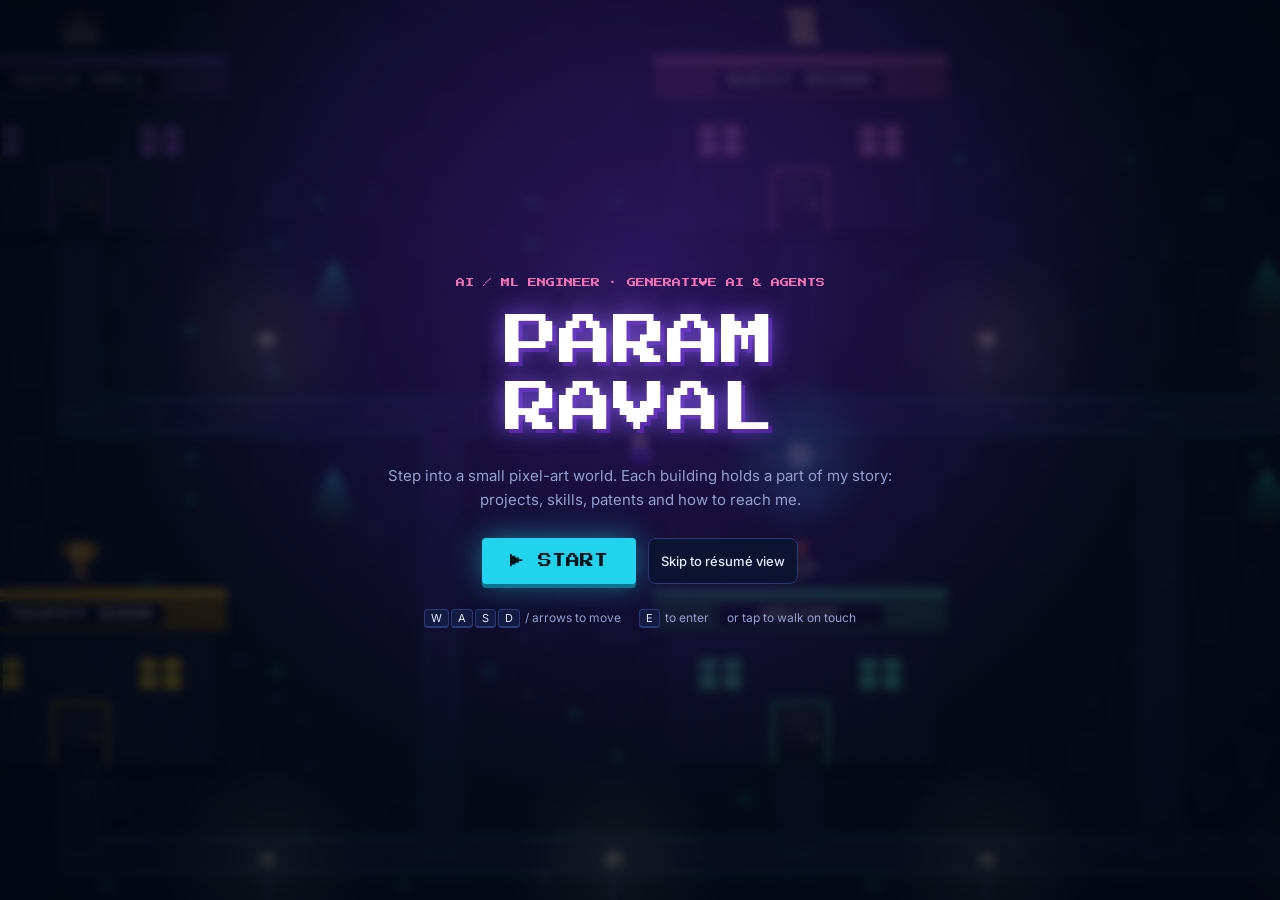
==== docs/index.html @ c799fea5 "Replace README with interactive pixel-art game portfolio (GitHub Pages) Co-Authored-By: Claude Sonne" ====
<!doctype html>
<html lang="en">
<head>
<meta charset="utf-8">
<meta name="viewport" content="width=device-width, initial-scale=1, viewport-fit=cover">
<title>Param Raval · Interactive Portfolio</title>
<meta name="description" content="Walk through a pixel-art world to explore Param Raval's projects, skills, patents and contact details. AI/ML engineer focused on Generative AI and agents.">
<meta name="theme-color" content="#070b18">
<meta property="og:title" content="Param Raval · Interactive Portfolio">
<meta property="og:description" content="An explorable pixel-art world: projects, skills, patents and contact. AI/ML engineer focused on Generative AI and agents.">
<meta property="og:type" content="website">
<link rel="preconnect" href="https://fonts.googleapis.com">
<link rel="preconnect" href="https://fonts.gstatic.com" crossorigin>
<link href="https://fonts.googleapis.com/css2?family=Inter:wght@400;500;600;700&family=Press+Start+2P&display=swap" rel="stylesheet">
<link rel="stylesheet" href="style.css">
</head>
<body>
<canvas id="game" tabindex="0" aria-label="Interactive pixel-art world. Use the Map or Résumé buttons for a text-based version."></canvas>
<div class="vignette" aria-hidden="true"></div>

<header id="hud" hidden>
  <div class="brand"><span class="px">PARAM RAVAL</span><small>Interactive Portfolio</small></div>
  <div class="xp" aria-label="Exploration progress">
    <div class="xp-top"><span id="lvl" class="px">LV 1 · NEWCOMER</span><span id="xpcount">0/6</span></div>
    <div class="xp-bar"><i id="xpfill"></i></div>
  </div>
  <div class="hud-btns">
    <button id="btn-map" type="button">☰ Map</button>
    <button id="btn-resume" type="button">📄 Résumé view</button>
    <button id="btn-sound" type="button" aria-pressed="true" title="Toggle sound">🔊</button>
  </div>
</header>

<div id="hint" aria-live="polite" hidden></div>
<button id="act" type="button" hidden>Enter ▸</button>
<div id="toast" role="status" aria-live="polite"></div>

<section id="intro">
  <div class="intro-card">
    <p class="px eyebrow">AI / ML ENGINEER · GENERATIVE AI &amp; AGENTS</p>
    <h1 class="px">PARAM<br>RAVAL</h1>
    <p class="sub">Step into a small pixel-art world. Each building holds a part of my story: projects, skills, patents and how to reach me.</p>
    <div class="intro-btns">
      <button id="btn-start" type="button" class="primary px">▶ START</button>
      <button id="btn-skip" type="button">Skip to résumé view</button>
    </div>
    <p class="keys"><span><kbd>W</kbd><kbd>A</kbd><kbd>S</kbd><kbd>D</kbd> / arrows to move</span><span><kbd>E</kbd> to enter</span><span>or tap to walk on touch</span></p>
  </div>
</section>

<aside id="panel" role="dialog" aria-modal="true" aria-labelledby="panel-title" hidden>
  <div class="panel-card">
    <div class="panel-head">
      <span id="panel-icon" aria-hidden="true"></span>
      <h2 id="panel-title" class="px"></h2>
      <button id="panel-close" type="button" aria-label="Close">✕</button>
    </div>
    <div id="panel-body"></div>
    <div class="panel-foot"><span id="panel-note"></span><button id="panel-back" type="button">Back to world <kbd>Esc</kbd></button></div>
  </div>
</aside>

<nav id="map" role="dialog" aria-modal="true" aria-label="Fast travel" hidden>
  <div class="panel-card small">
    <div class="panel-head"><h2 class="px">FAST TRAVEL</h2><button id="map-close" type="button" aria-label="Close">✕</button></div>
    <ul id="map-list"></ul>
    <p class="muted">Visited zones are marked ✔. Visit all six to complete the map.</p>
  </div>
</nav>

<noscript>
  <div style="position:fixed;inset:0;background:#070b18;color:#e6ebff;padding:32px;font-family:system-ui,sans-serif;overflow:auto;z-index:99">
    <h1>Param Raval</h1>
    <p>B.Tech Computer Science (AI &amp; ML), CMR Institute of Technology, Bengaluru · CGPA 9.28 · Two patents filed.</p>
    <p><a style="color:#22d3ee" href="https://github.com/Param031010">GitHub</a> ·
       <a style="color:#22d3ee" href="https://www.linkedin.com/in/paramraval">LinkedIn</a> ·
       <a style="color:#22d3ee" href="https://leetcode.com/Param_03">LeetCode</a> ·
       <a style="color:#22d3ee" href="mailto:paramraval2005@gmail.com">paramraval2005@gmail.com</a></p>
    <p>This page is an interactive game and needs JavaScript.</p>
  </div>
</noscript>

<script src="game.js"></script>
</body>
</html>
---- docs/style.css ----
:root {
  --bg: #070b18;
  --panel: #0d1430;
  --panel-2: #121b42;
  --line: #2a3a78;
  --text: #e6ebff;
  --muted: #93a0cf;
  --cyan: #22d3ee;
  --pink: #f472b6;
  --violet: #8b5cf6;
  --amber: #fbbf24;
  --green: #34d399;
  --accent: var(--cyan);
  --px: "Press Start 2P", ui-monospace, "Courier New", monospace;
  --ui: Inter, system-ui, -apple-system, "Segoe UI", sans-serif;
}

* { box-sizing: border-box; }
html, body { margin: 0; height: 100%; background: var(--bg); color: var(--text); font-family: var(--ui); overflow: hidden; -webkit-tap-highlight-color: transparent; }
.px { font-family: var(--px); letter-spacing: 0; font-weight: 400; }
kbd { font-family: var(--ui); font-size: 11px; padding: 1px 6px; border: 1px solid var(--line); border-bottom-width: 2px; border-radius: 4px; background: var(--panel-2); color: var(--text); }
button { font: inherit; color: inherit; cursor: pointer; }
a { color: var(--cyan); }

#game { position: fixed; inset: 0; width: 100%; height: 100%; display: block; outline: none; touch-action: none; image-rendering: pixelated; }
.vignette { position: fixed; inset: 0; pointer-events: none; background: radial-gradient(ellipse at center, transparent 55%, rgba(3, 5, 14, .75) 100%); }

/* HUD */
#hud { position: fixed; top: 0; left: 0; right: 0; display: flex; align-items: center; gap: 18px; padding: 12px 16px; background: linear-gradient(to bottom, rgba(7, 11, 24, .97) 55%, rgba(7, 11, 24, 0)); padding-bottom: 22px; z-index: 5; flex-wrap: wrap; }
#hud[hidden] { display: none; }
.brand { display: flex; flex-direction: column; gap: 4px; }
.brand .px { font-size: 11px; color: var(--cyan); text-shadow: 0 0 12px rgba(34, 211, 238, .6); }
.brand small { color: var(--muted); font-size: 11px; }
.xp { flex: 1; min-width: 150px; max-width: 320px; }
.xp-top { display: flex; justify-content: space-between; font-size: 10px; color: var(--muted); margin-bottom: 5px; }
.xp-top .px { font-size: 8px; color: var(--amber); }
.xp-bar { height: 10px; border: 2px solid var(--line); background: #060a1c; padding: 1px; }
.xp-bar i { display: block; height: 100%; width: 0; background: repeating-linear-gradient(90deg, var(--cyan) 0 6px, #0891b2 6px 8px); transition: width .5s ease; box-shadow: 0 0 10px var(--cyan); }
.hud-btns { display: flex; gap: 8px; margin-left: auto; }
.hud-btns button, .intro-btns button, #panel-back, #act { background: rgba(13, 20, 48, .9); border: 1px solid var(--line); border-radius: 8px; padding: 8px 12px; font-size: 13px; font-weight: 500; transition: border-color .15s, transform .15s, background .15s; }
.hud-btns button:hover, .intro-btns button:hover, #panel-back:hover { border-color: var(--cyan); background: var(--panel-2); }
.hud-btns button:focus-visible, button:focus-visible, a:focus-visible, #game:focus-visible { outline: 2px solid var(--cyan); outline-offset: 2px; }

#hint { position: fixed; left: 50%; bottom: calc(18px + env(safe-area-inset-bottom)); transform: translateX(-50%); background: rgba(7, 11, 24, .85); border: 1px solid var(--line); border-radius: 999px; padding: 8px 16px; font-size: 13px; color: var(--muted); white-space: nowrap; max-width: calc(100vw - 24px); overflow: hidden; text-overflow: ellipsis; z-index: 4; }
#hint[hidden] { display: none; }
#hint b { color: var(--text); }
#act { position: fixed; right: 18px; bottom: calc(70px + env(safe-area-inset-bottom)); z-index: 6; background: var(--accent); color: #04121a; border-color: transparent; font-weight: 700; padding: 14px 20px; border-radius: 12px; box-shadow: 0 0 24px color-mix(in srgb, var(--accent) 60%, transparent); animation: pulse 1.2s ease-in-out infinite; }
#act[hidden] { display: none; }
@keyframes pulse { 50% { transform: scale(1.06); } }

#toast { position: fixed; top: 76px; left: 50%; transform: translate(-50%, -20px); opacity: 0; pointer-events: none; z-index: 8; background: var(--panel); border: 2px solid var(--amber); border-radius: 10px; padding: 10px 18px; text-align: center; font-size: 13px; box-shadow: 0 0 30px rgba(251, 191, 36, .35); transition: opacity .3s, transform .3s; max-width: calc(100vw - 24px); }
#toast.show { opacity: 1; transform: translate(-50%, 0); }
#toast .px { display: block; font-size: 9px; color: var(--amber); margin-bottom: 6px; }

/* Intro */
#intro { position: fixed; inset: 0; z-index: 10; display: grid; place-items: center; padding: 20px; background: radial-gradient(ellipse at 50% 30%, rgba(109, 40, 217, .35), transparent 60%), rgba(5, 8, 20, .78); backdrop-filter: blur(5px); transition: opacity .5s; overflow: auto; }
#intro.hide { opacity: 0; pointer-events: none; }
.intro-card { max-width: 560px; text-align: center; }
.eyebrow { font-size: 9px; line-height: 1.7; color: var(--pink); margin: 0 0 18px; }
.intro-card h1 { font-size: clamp(30px, 8vw, 54px); line-height: 1.25; margin: 0 0 20px; color: #fff; text-shadow: 0 0 22px rgba(139, 92, 246, .9), 4px 4px 0 #4c1d95; }
.sub { color: var(--muted); line-height: 1.6; margin: 0 0 26px; font-size: 15px; }
.intro-btns { display: flex; gap: 12px; justify-content: center; flex-wrap: wrap; }
.intro-btns .primary { background: var(--cyan); color: #04121a; border: none; padding: 16px 28px; font-size: 14px; border-radius: 4px; box-shadow: 0 4px 0 #0e7490, 0 0 30px rgba(34, 211, 238, .5); animation: blink 1.6s steps(2, end) infinite; }
.intro-btns .primary:hover { background: #67e8f9; }
@keyframes blink { 50% { box-shadow: 0 4px 0 #0e7490, 0 0 10px rgba(34, 211, 238, .3); } }
.keys { display: flex; gap: 8px 18px; justify-content: center; flex-wrap: wrap; color: var(--muted); font-size: 12px; margin: 26px 0 0; }
.keys kbd { margin-right: 2px; }

/* Panels */
#panel, #map { position: fixed; inset: 0; z-index: 12; display: grid; grid-template-columns: minmax(0, 1fr); place-items: center; padding: 16px; background: rgba(3, 5, 14, .7); backdrop-filter: blur(3px); animation: fade .2s ease; }
#panel[hidden], #map[hidden] { display: none; }
@keyframes fade { from { opacity: 0; } }
.panel-card { min-width: 0; width: min(760px, 100%); max-height: min(86vh, 860px); display: flex; flex-direction: column; background: var(--panel); border: 2px solid var(--accent); border-radius: 6px; box-shadow: 0 0 0 4px var(--bg), 0 0 0 6px color-mix(in srgb, var(--accent) 50%, transparent), 0 24px 70px rgba(0, 0, 0, .65), 0 0 60px color-mix(in srgb, var(--accent) 22%, transparent); animation: rise .25s ease; }
.panel-card.small { width: min(460px, 100%); }
@keyframes rise { from { transform: translateY(14px); opacity: 0; } }
.panel-head { display: flex; align-items: center; gap: 12px; padding: 16px 18px; border-bottom: 1px solid var(--line); background: linear-gradient(to right, color-mix(in srgb, var(--accent) 16%, transparent), transparent); }
#panel-icon { font-size: 22px; }
.panel-head h2 { font-size: 12px; line-height: 1.5; margin: 0; color: var(--accent); flex: 1; }
.panel-head button { background: none; border: 1px solid var(--line); border-radius: 6px; width: 32px; height: 32px; }
.panel-head button:hover { border-color: var(--accent); }
#panel-body { padding: 20px 22px; overflow-y: auto; overflow-wrap: anywhere; line-height: 1.65; font-size: 15px; }
.panel-foot { display: flex; justify-content: space-between; align-items: center; gap: 12px; padding: 12px 18px; border-top: 1px solid var(--line); color: var(--muted); font-size: 12px; }

#panel-body h3 { font-size: 16px; margin: 0 0 4px; }
#panel-body h4 { font-family: var(--px); font-size: 10px; color: var(--accent); margin: 24px 0 12px; font-weight: 400; }
#panel-body p { margin: 0 0 12px; color: #cdd5f5; }
#panel-body .lead { font-size: 17px; color: var(--text); }
.facts { display: grid; grid-template-columns: repeat(auto-fit, minmax(150px, 1fr)); gap: 10px; margin: 18px 0 6px; }
.fact { background: var(--panel-2); border: 1px solid var(--line); border-radius: 8px; padding: 10px 12px; }
.fact span { display: block; font-size: 11px; color: var(--muted); text-transform: uppercase; letter-spacing: .06em; }
.fact b { font-size: 15px; }
.cards { display: grid; gap: 12px; grid-template-columns: repeat(auto-fit, minmax(260px, 1fr)); }
.card { background: var(--panel-2); border: 1px solid var(--line); border-left: 3px solid var(--accent); border-radius: 8px; padding: 14px 16px; }
.card p { font-size: 14px; margin: 6px 0 10px; }
.card .meta { display: flex; justify-content: space-between; align-items: center; gap: 8px; flex-wrap: wrap; }
.stars { color: var(--amber); letter-spacing: 2px; font-size: 12px; }
.tags { display: flex; flex-wrap: wrap; gap: 6px; }
.tag { font-size: 11px; padding: 3px 9px; border-radius: 999px; background: rgba(139, 92, 246, .16); border: 1px solid rgba(139, 92, 246, .45); color: #c4b5fd; }
.btnrow { display: flex; gap: 10px; flex-wrap: wrap; margin-top: 8px; }
.btn { display: inline-flex; align-items: center; gap: 8px; padding: 10px 16px; border-radius: 8px; border: 1px solid var(--line); background: var(--panel-2); color: var(--text); text-decoration: none; font-weight: 600; font-size: 14px; transition: .15s; }
.btn:hover { border-color: var(--accent); transform: translateY(-1px); box-shadow: 0 6px 18px rgba(0, 0, 0, .35); }
.btn.main { background: var(--accent); color: #04121a; border-color: transparent; }
.ach { display: grid; gap: 10px; }
.ach li, .list li { list-style: none; }
.ach, .list { padding: 0; margin: 0; }
.ach li { display: flex; gap: 14px; align-items: flex-start; background: var(--panel-2); border: 1px solid var(--line); border-radius: 8px; padding: 12px 14px; }
.ach .ico { font-size: 24px; line-height: 1; }
.ach b { display: block; }
.ach span { color: var(--muted); font-size: 13px; }
.statimgs { display: grid; gap: 12px; margin: 12px 0; }
.statimgs img { max-width: 100%; border-radius: 8px; border: 1px solid var(--line); background: var(--panel-2); }
.sec-sep { border: 0; border-top: 1px dashed var(--line); margin: 28px 0 8px; }
.muted { color: var(--muted); font-size: 13px; }

#map-list { list-style: none; margin: 0; padding: 12px 14px 0; display: grid; gap: 8px; }
#map-list button { width: 100%; display: flex; gap: 12px; align-items: center; padding: 12px 14px; border-radius: 8px; background: var(--panel-2); border: 1px solid var(--line); text-align: left; font-size: 14px; font-weight: 500; }
#map-list button:hover { border-color: var(--cyan); }
#map-list .check { margin-left: auto; color: var(--green); }
#map .muted { padding: 10px 18px 16px; margin: 0; }

@media (max-width: 640px) {
  #hud { padding: 10px 12px; gap: 10px; }
  .brand small { display: none; }
  .hud-btns button { padding: 7px 10px; font-size: 12px; }
  #panel, #map { padding: 0; place-items: end center; }
  .panel-card { max-height: 90vh; border-radius: 14px 14px 0 0; }
  #panel-body { padding: 16px; font-size: 14px; }
  #hint { font-size: 12px; }
}
@media (prefers-reduced-motion: reduce) {
  *, *::before, *::after { animation: none !important; transition: none !important; }
}
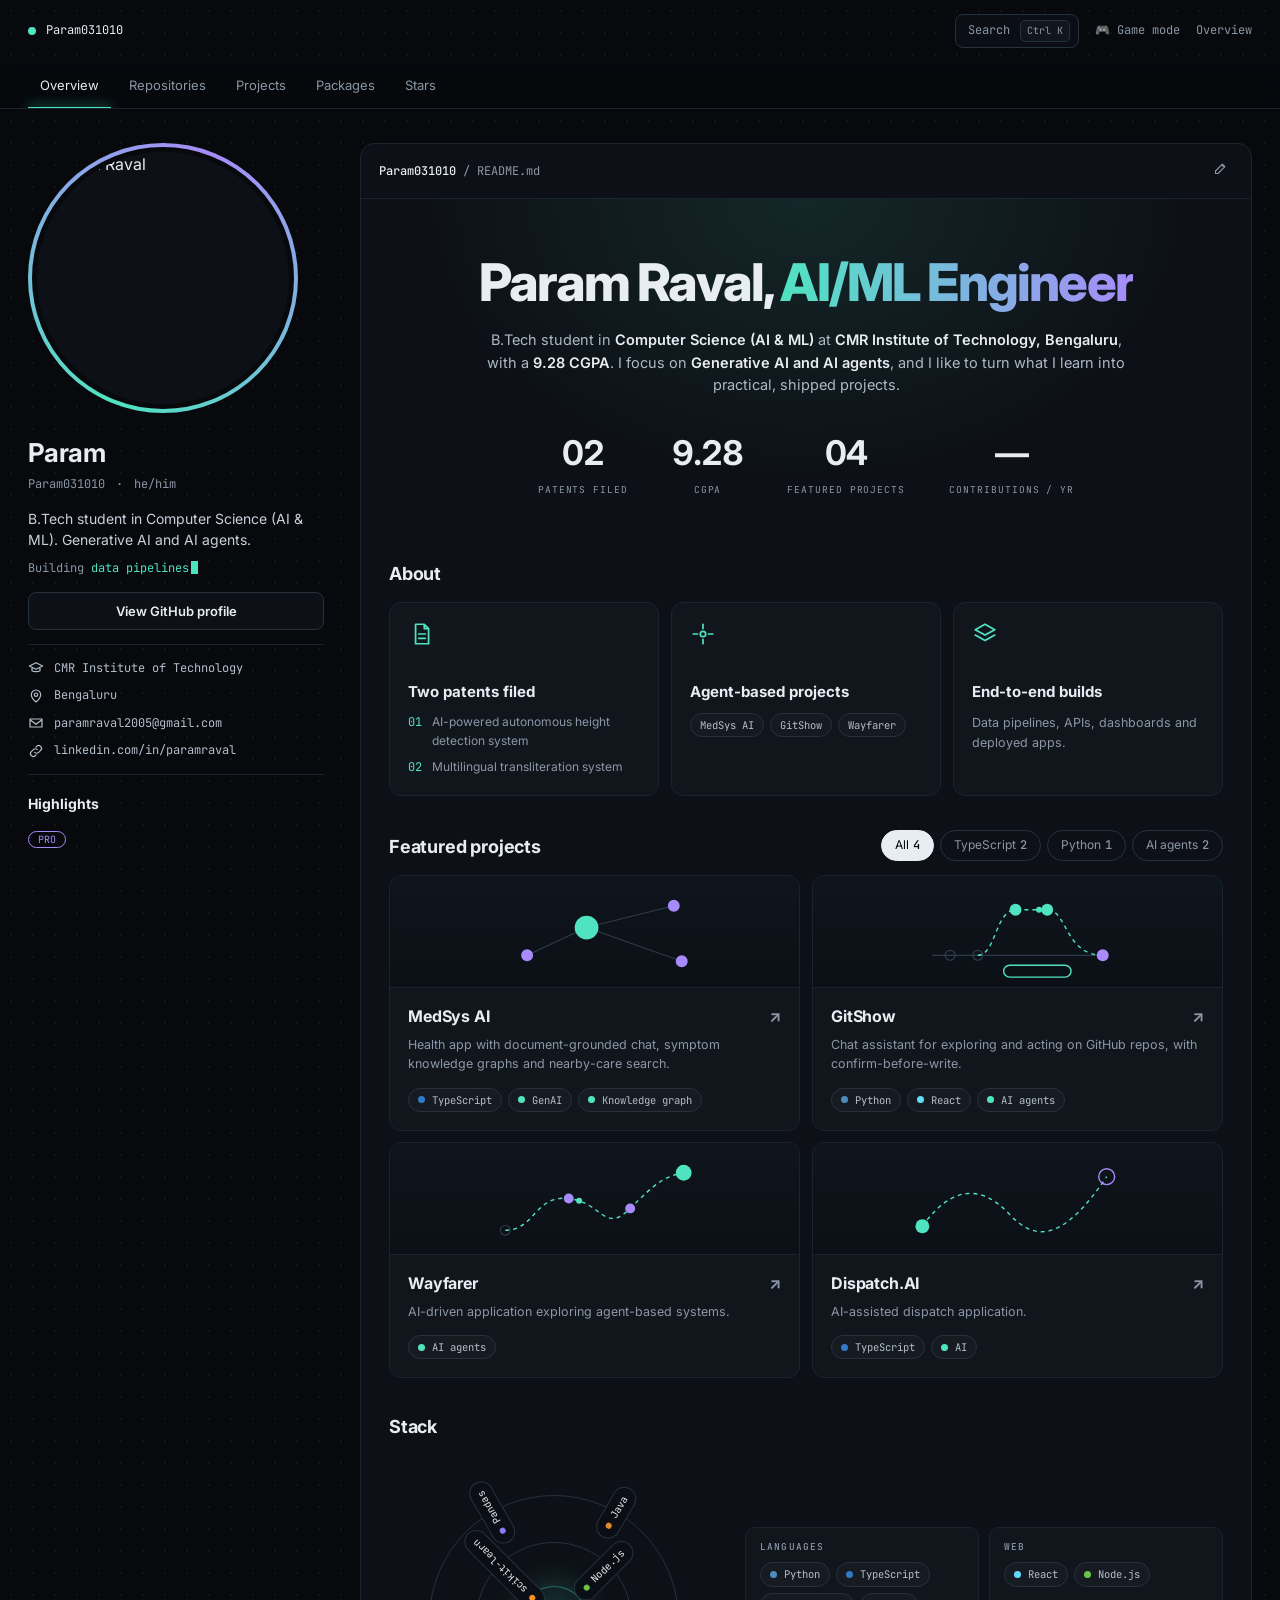
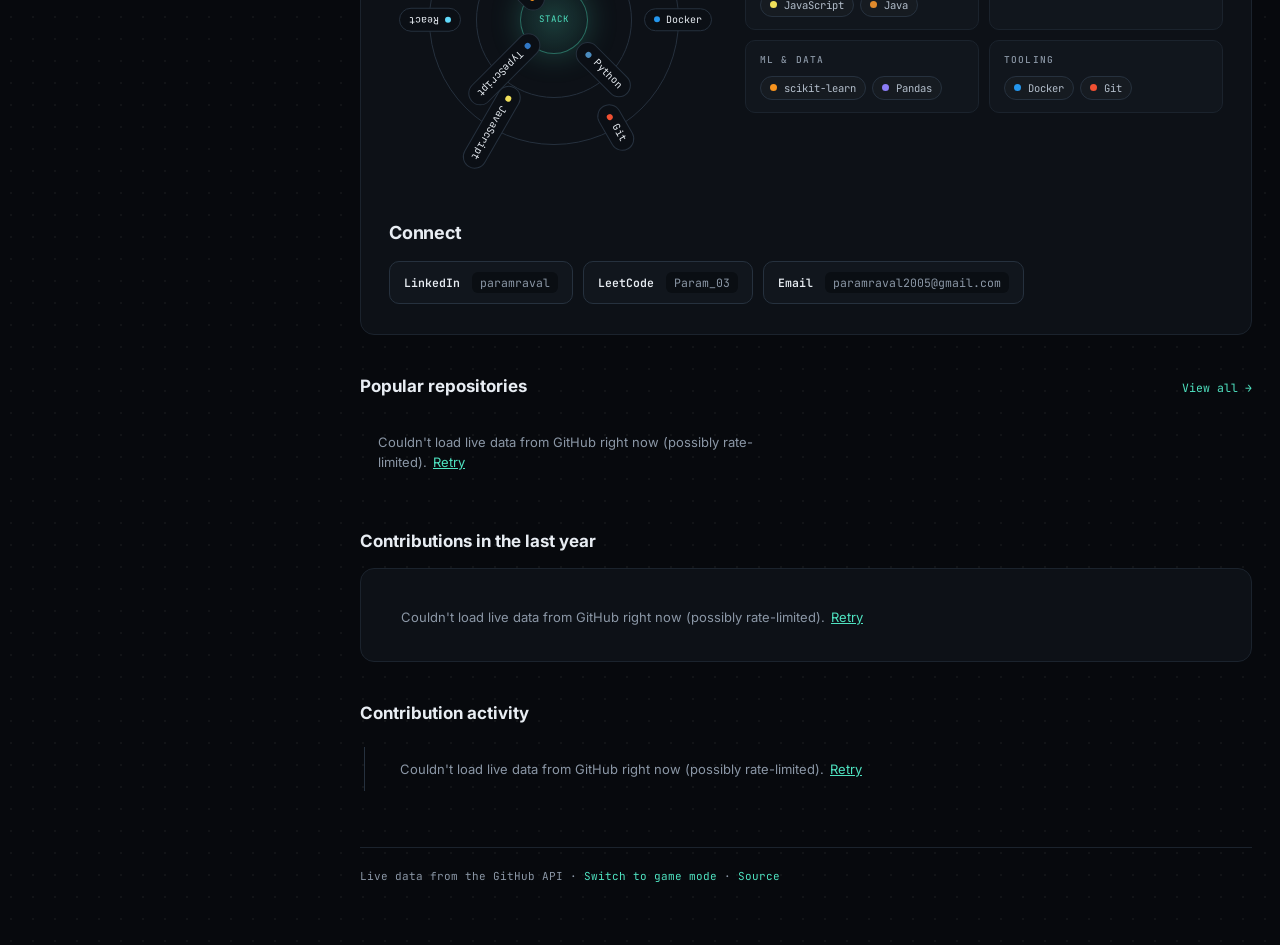
==== commit 9d760a08: "Rebuild portfolio as dark interactive overview with live GitHub data; move game to /game Co-Authored" ====
--- a/docs/index.html
+++ b/docs/index.html
@@ -3,83 +3,196 @@
 <head>
 <meta charset="utf-8">
 <meta name="viewport" content="width=device-width, initial-scale=1, viewport-fit=cover">
-<title>Param Raval · Interactive Portfolio</title>
-<meta name="description" content="Walk through a pixel-art world to explore Param Raval's projects, skills, patents and contact details. AI/ML engineer focused on Generative AI and agents.">
-<meta name="theme-color" content="#070b18">
-<meta property="og:title" content="Param Raval · Interactive Portfolio">
-<meta property="og:description" content="An explorable pixel-art world: projects, skills, patents and contact. AI/ML engineer focused on Generative AI and agents.">
+<title>Param Raval · AI/ML Engineer</title>
+<meta name="description" content="Param Raval, AI/ML engineer focused on Generative AI and agents. B.Tech CSE (AI & ML), 9.28 CGPA, two patents filed. Projects, stack, live GitHub activity.">
+<meta name="theme-color" content="#07090d">
+<meta property="og:title" content="Param Raval · AI/ML Engineer">
+<meta property="og:description" content="Generative AI and agents. Two patents filed. Live projects, stack and GitHub activity.">
 <meta property="og:type" content="website">
 <link rel="preconnect" href="https://fonts.googleapis.com">
 <link rel="preconnect" href="https://fonts.gstatic.com" crossorigin>
-<link href="https://fonts.googleapis.com/css2?family=Inter:wght@400;500;600;700&family=Press+Start+2P&display=swap" rel="stylesheet">
-<link rel="stylesheet" href="style.css">
+<link href="https://fonts.googleapis.com/css2?family=Inter:wght@400;500;600;700;800&family=JetBrains+Mono:wght@400;500;600&display=swap" rel="stylesheet">
+<link rel="stylesheet" href="app.css">
 </head>
 <body>
-<canvas id="game" tabindex="0" aria-label="Interactive pixel-art world. Use the Map or Résumé buttons for a text-based version."></canvas>
-<div class="vignette" aria-hidden="true"></div>
 
-<header id="hud" hidden>
-  <div class="brand"><span class="px">PARAM RAVAL</span><small>Interactive Portfolio</small></div>
-  <div class="xp" aria-label="Exploration progress">
-    <div class="xp-top"><span id="lvl" class="px">LV 1 · NEWCOMER</span><span id="xpcount">0/6</span></div>
-    <div class="xp-bar"><i id="xpfill"></i></div>
-  </div>
-  <div class="hud-btns">
-    <button id="btn-map" type="button">☰ Map</button>
-    <button id="btn-resume" type="button">📄 Résumé view</button>
-    <button id="btn-sound" type="button" aria-pressed="true" title="Toggle sound">🔊</button>
+<header class="topbar">
+  <a class="who" href="#/overview"><i class="live-dot"></i><span>Param031010</span></a>
+  <div class="top-right">
+    <button id="open-palette" class="kbtn" type="button" aria-label="Open command palette"><span>Search</span><kbd>Ctrl K</kbd></button>
+    <a class="gamelink" href="game/">🎮 Game mode</a>
+    <span id="crumb" class="crumb">Overview</span>
   </div>
 </header>
 
-<div id="hint" aria-live="polite" hidden></div>
-<button id="act" type="button" hidden>Enter ▸</button>
-<div id="toast" role="status" aria-live="polite"></div>
-
-<section id="intro">
-  <div class="intro-card">
-    <p class="px eyebrow">AI / ML ENGINEER · GENERATIVE AI &amp; AGENTS</p>
-    <h1 class="px">PARAM<br>RAVAL</h1>
-    <p class="sub">Step into a small pixel-art world. Each building holds a part of my story: projects, skills, patents and how to reach me.</p>
-    <div class="intro-btns">
-      <button id="btn-start" type="button" class="primary px">▶ START</button>
-      <button id="btn-skip" type="button">Skip to résumé view</button>
-    </div>
-    <p class="keys"><span><kbd>W</kbd><kbd>A</kbd><kbd>S</kbd><kbd>D</kbd> / arrows to move</span><span><kbd>E</kbd> to enter</span><span>or tap to walk on touch</span></p>
-  </div>
-</section>
-
-<aside id="panel" role="dialog" aria-modal="true" aria-labelledby="panel-title" hidden>
-  <div class="panel-card">
-    <div class="panel-head">
-      <span id="panel-icon" aria-hidden="true"></span>
-      <h2 id="panel-title" class="px"></h2>
-      <button id="panel-close" type="button" aria-label="Close">✕</button>
-    </div>
-    <div id="panel-body"></div>
-    <div class="panel-foot"><span id="panel-note"></span><button id="panel-back" type="button">Back to world <kbd>Esc</kbd></button></div>
-  </div>
-</aside>
-
-<nav id="map" role="dialog" aria-modal="true" aria-label="Fast travel" hidden>
-  <div class="panel-card small">
-    <div class="panel-head"><h2 class="px">FAST TRAVEL</h2><button id="map-close" type="button" aria-label="Close">✕</button></div>
-    <ul id="map-list"></ul>
-    <p class="muted">Visited zones are marked ✔. Visit all six to complete the map.</p>
-  </div>
+<nav class="tabs" id="tabs" aria-label="Profile sections">
+  <a href="#/overview" data-tab="overview">Overview</a>
+  <a href="#/repositories" data-tab="repositories">Repositories <b id="n-repos" class="count"></b></a>
+  <a href="#/projects" data-tab="projects">Projects</a>
+  <a href="#/packages" data-tab="packages">Packages</a>
+  <a href="#/stars" data-tab="stars">Stars</a>
+  <i class="tab-ink" id="tab-ink"></i>
 </nav>
 
-<noscript>
-  <div style="position:fixed;inset:0;background:#070b18;color:#e6ebff;padding:32px;font-family:system-ui,sans-serif;overflow:auto;z-index:99">
-    <h1>Param Raval</h1>
-    <p>B.Tech Computer Science (AI &amp; ML), CMR Institute of Technology, Bengaluru · CGPA 9.28 · Two patents filed.</p>
-    <p><a style="color:#22d3ee" href="https://github.com/Param031010">GitHub</a> ·
-       <a style="color:#22d3ee" href="https://www.linkedin.com/in/paramraval">LinkedIn</a> ·
-       <a style="color:#22d3ee" href="https://leetcode.com/Param_03">LeetCode</a> ·
-       <a style="color:#22d3ee" href="mailto:paramraval2005@gmail.com">paramraval2005@gmail.com</a></p>
-    <p>This page is an interactive game and needs JavaScript.</p>
+<div class="shell">
+  <!-- ============ SIDEBAR ============ -->
+  <aside class="side">
+    <div class="avatar-wrap">
+      <div class="avatar-ring"><img id="avatar" src="https://github.com/Param031010.png?size=400" alt="Param Raval" width="200" height="200"></div>
+    </div>
+    <h1 class="name">Param</h1>
+    <p class="handle">Param031010 <span>·</span> he/him</p>
+    <p class="bio">B.Tech student in Computer Science (AI &amp; ML). Generative AI and AI agents.</p>
+    <p class="typer" aria-live="off">Building <span id="typer"></span><i class="caret"></i></p>
+    <a class="btn-edit" href="https://github.com/Param031010" target="_blank" rel="noopener">View GitHub profile</a>
+    <p class="follow" id="follow"><span class="skel w60"></span></p>
+    <ul class="info">
+      <li><svg class="ic" width="16" height="16" viewBox="0 0 24 24" fill="none" stroke="currentColor" stroke-width="1.8" stroke-linecap="round" stroke-linejoin="round"><path d="M2 9l10-5 10 5-10 5z M6 11v5c3 2 9 2 12 0v-5"/></svg>CMR Institute of Technology</li>
+      <li><svg class="ic" width="16" height="16" viewBox="0 0 24 24" fill="none" stroke="currentColor" stroke-width="1.8" stroke-linecap="round" stroke-linejoin="round"><path d="M12 21s7-6 7-11a7 7 0 1 0-14 0c0 5 7 11 7 11z"/><circle cx="12" cy="10" r="2.5"/></svg>Bengaluru</li>
+      <li><button type="button" class="copy" data-copy="paramraval2005@gmail.com" title="Click to copy"><svg class="ic" width="16" height="16" viewBox="0 0 24 24" fill="none" stroke="currentColor" stroke-width="1.8" stroke-linecap="round" stroke-linejoin="round"><path d="M3 6h18v12H3z M3 7l9 7 9-7"/></svg>paramraval2005@gmail.com</button></li>
+      <li><a href="https://www.linkedin.com/in/paramraval" target="_blank" rel="noopener"><svg class="ic" width="16" height="16" viewBox="0 0 24 24" fill="none" stroke="currentColor" stroke-width="1.8" stroke-linecap="round" stroke-linejoin="round"><path d="M10 14a4 4 0 0 0 6 0l3-3a4 4 0 0 0-6-6l-1 1 M14 10a4 4 0 0 0-6 0l-3 3a4 4 0 0 0 6 6l1-1"/></svg>linkedin.com/in/paramraval</a></li>
+    </ul>
+    <h2 class="side-h">Highlights</h2>
+    <span class="pill-pro">PRO</span>
+  </aside>
+
+  <!-- ============ MAIN ============ -->
+  <main class="main" id="main">
+
+    <!-- OVERVIEW -->
+    <section data-view="overview">
+      <article class="card readme reveal">
+        <div class="card-head">
+          <span class="mono"><b>Param031010</b> / README.md</span>
+          <a class="icon-btn" href="https://github.com/Param031010/Param031010" target="_blank" rel="noopener" aria-label="Open profile repository">
+            <svg class="ic" width="15" height="15" viewBox="0 0 24 24" fill="none" stroke="currentColor" stroke-width="1.8" stroke-linecap="round" stroke-linejoin="round"><path d="M4 20h4L19 9l-4-4L4 16z M14 6l4 4"/></svg>
+          </a>
+        </div>
+
+        <div class="hero">
+          <h2 class="hero-title">Param Raval, <span>AI/ML Engineer</span></h2>
+          <p class="hero-sub">B.Tech student in <b>Computer Science (AI &amp; ML)</b> at <b>CMR Institute of Technology, Bengaluru</b>, with a <b>9.28 CGPA</b>. I focus on <b>Generative AI and AI agents</b>, and I like to turn what I learn into practical, shipped projects.</p>
+          <dl class="stats">
+            <div><dt class="mono">PATENTS FILED</dt><dd data-count="2" data-pad="2">02</dd></div>
+            <div><dt class="mono">CGPA</dt><dd data-count="9.28" data-dec="2">9.28</dd></div>
+            <div><dt class="mono">FEATURED PROJECTS</dt><dd data-count="4" data-pad="2">04</dd></div>
+            <div><dt class="mono">CONTRIBUTIONS / YR</dt><dd id="stat-contrib" data-count="0" data-pad="2">··</dd></div>
+          </dl>
+        </div>
+
+        <h3 class="sec">About</h3>
+        <div class="about-grid">
+          <div class="about-card spot" tabindex="0">
+            <svg class="ic big" width="26" height="26" viewBox="0 0 24 24" fill="none" stroke="currentColor" stroke-width="1.6" stroke-linecap="round" stroke-linejoin="round"><path d="M7 3h8l4 4v14H7z M15 3v4h4 M10 12h6M10 16h6"/></svg>
+            <h4>Two patents filed</h4>
+            <ol class="plist">
+              <li><span class="mono">01</span>AI-powered autonomous height detection system</li>
+              <li><span class="mono">02</span>Multilingual transliteration system</li>
+            </ol>
+          </div>
+          <div class="about-card spot" tabindex="0">
+            <svg class="ic big" width="26" height="26" viewBox="0 0 24 24" fill="none" stroke="currentColor" stroke-width="1.6" stroke-linecap="round" stroke-linejoin="round"><circle cx="12" cy="12" r="2.5"/><path d="M12 3v4M12 17v4M3 12h4M17 12h4"/></svg>
+            <h4>Agent-based projects</h4>
+            <div class="chips"><button class="chip jump" data-project="medsys" type="button">MedSys AI</button><button class="chip jump" data-project="gitshow" type="button">GitShow</button><button class="chip jump" data-project="wayfarer" type="button">Wayfarer</button></div>
+          </div>
+          <div class="about-card spot" tabindex="0">
+            <svg class="ic big" width="26" height="26" viewBox="0 0 24 24" fill="none" stroke="currentColor" stroke-width="1.6" stroke-linecap="round" stroke-linejoin="round"><path d="M12 3l9 5-9 5-9-5z M3 13l9 5 9-5"/></svg>
+            <h4>End-to-end builds</h4>
+            <p>Data pipelines, APIs, dashboards and deployed apps.</p>
+          </div>
+        </div>
+
+        <div class="sec-row"><h3 class="sec">Featured projects</h3><div class="pills" id="proj-pills" role="tablist" aria-label="Filter projects"></div></div>
+        <div class="proj-grid" id="proj-grid"></div>
+
+        <h3 class="sec">Stack</h3>
+        <div class="stack">
+          <div class="orbit-wrap"><div class="orbit" id="orbit" aria-hidden="true"></div></div>
+          <div class="skill-cols" id="skills"></div>
+        </div>
+
+        <h3 class="sec">Connect</h3>
+        <div class="connect">
+          <a class="cchip" href="https://www.linkedin.com/in/paramraval" target="_blank" rel="noopener"><b class="mono">LinkedIn</b><span class="mono">paramraval</span></a>
+          <a class="cchip" href="https://leetcode.com/Param_03" target="_blank" rel="noopener"><b class="mono">LeetCode</b><span class="mono">Param_03</span></a>
+          <button class="cchip copy" data-copy="paramraval2005@gmail.com" type="button"><b class="mono">Email</b><span class="mono">paramraval2005@gmail.com</span></button>
+        </div>
+      </article>
+
+      <div class="head-row reveal"><h3>Popular repositories</h3><a class="link-mono" href="#/repositories">View all →</a></div>
+      <div class="repo-grid" id="pop-repos"></div>
+
+      <div class="head-row reveal"><h3 id="contrib-title">Contributions in the last year</h3></div>
+      <div class="card heat reveal" id="heat"><div class="skel block"></div></div>
+
+      <div class="head-row reveal"><h3>Contribution activity</h3></div>
+      <div class="timeline reveal" id="activity"><div class="skel block"></div></div>
+    </section>
+
+    <!-- REPOSITORIES -->
+    <section data-view="repositories" hidden>
+      <div class="head-row"><h3>Repositories</h3><span class="mono muted" id="repo-count"></span></div>
+      <div class="toolbar">
+        <label class="search"><svg class="ic" width="16" height="16" viewBox="0 0 24 24" fill="none" stroke="currentColor" stroke-width="1.8" stroke-linecap="round"><path d="M11 4a7 7 0 1 0 0 14 7 7 0 0 0 0-14z M21 21l-5-5"/></svg><input id="repo-q" type="search" placeholder="Find a repository…" autocomplete="off"></label>
+        <select id="repo-lang" aria-label="Language"><option value="">All languages</option></select>
+        <select id="repo-sort" aria-label="Sort"><option value="pushed">Last updated</option><option value="name">Name</option><option value="created">Newest</option></select>
+        <label class="toggle"><input id="repo-forks" type="checkbox" checked><span>Show forks</span></label>
+      </div>
+      <div class="repo-list" id="repo-list"></div>
+    </section>
+
+    <!-- PROJECTS -->
+    <section data-view="projects" hidden>
+      <div class="head-row"><h3>Projects</h3><span class="mono muted">Click a project for details</span></div>
+      <div class="proj-grid wide" id="proj-grid-2"></div>
+    </section>
+
+    <!-- PACKAGES -->
+    <section data-view="packages" hidden>
+      <div class="head-row"><h3>Packages</h3></div>
+      <div class="empty card"><svg class="ic" width="34" height="34" viewBox="0 0 24 24" fill="none" stroke="currentColor" stroke-width="1.5" stroke-linecap="round" stroke-linejoin="round"><path d="M12 3l9 5v8l-9 5-9-5V8z M3 8l9 5 9-5 M12 13v8"/></svg><h4>No packages published yet</h4><p>Shipped work currently lives in repositories and deployed apps. Try the <a href="#/projects">Projects</a> tab.</p></div>
+    </section>
+
+    <!-- STARS -->
+    <section data-view="stars" hidden>
+      <div class="head-row"><h3>Starred repositories</h3></div>
+      <div class="repo-list" id="star-list"><div class="skel block"></div></div>
+    </section>
+
+    <footer class="foot mono">Live data from the GitHub API · <a href="game/">Switch to game mode</a> · <a href="https://github.com/Param031010/Param031010" target="_blank" rel="noopener">Source</a></footer>
+  </main>
+</div>
+
+<!-- project dialog -->
+<dialog id="proj-dialog" aria-labelledby="pd-title">
+  <div class="dlg-card">
+    <button class="dlg-x" id="pd-close" type="button" aria-label="Close">✕</button>
+    <div class="art big" id="pd-art"></div>
+    <div class="dlg-body">
+      <h3 id="pd-title"></h3>
+      <p id="pd-desc" class="dlg-desc"></p>
+      <div class="chips" id="pd-chips"></div>
+      <h5 class="mono">HIGHLIGHTS</h5>
+      <ul id="pd-points" class="points"></ul>
+      <div id="pd-live"></div>
+      <div class="dlg-actions" id="pd-actions"></div>
+    </div>
   </div>
-</noscript>
+</dialog>
 
-<script src="game.js"></script>
+<!-- command palette -->
+<dialog id="palette" aria-label="Command palette">
+  <div class="pal-card">
+    <input id="pal-q" type="text" placeholder="Jump to a page, project, repository or link…" autocomplete="off" aria-label="Search commands">
+    <ul id="pal-list" role="listbox"></ul>
+    <p class="pal-foot mono"><kbd>↑</kbd><kbd>↓</kbd> navigate <kbd>Enter</kbd> open <kbd>Esc</kbd> close</p>
+  </div>
+</dialog>
+
+<div id="tip" class="tip" role="tooltip"></div>
+<div id="toast" class="toast" role="status" aria-live="polite"></div>
+
+<noscript><p style="padding:24px;color:#e8edf3">Param Raval · AI/ML Engineer · B.Tech CSE (AI &amp; ML), CMRIT Bengaluru · <a style="color:#4fe3c1" href="https://github.com/Param031010">GitHub</a> · <a style="color:#4fe3c1" href="https://www.linkedin.com/in/paramraval">LinkedIn</a></p></noscript>
+<script src="app.js"></script>
 </body>
 </html>
--- a/docs/app.css
+++ b/docs/app.css
@@ -0,0 +1,315 @@
+:root {
+  --bg: #07090d;
+  --card: #0d1117;
+  --card-2: #11161d;
+  --line: #1b232d;
+  --line-2: #26313e;
+  --text: #e8edf3;
+  --muted: #8b97a6;
+  --mint: #4fe3c1;
+  --mint-d: #1fae92;
+  --purple: #a78bfa;
+  --blue: #3b82f6;
+  --ui: Inter, system-ui, -apple-system, "Segoe UI", sans-serif;
+  --mono: "JetBrains Mono", ui-monospace, SFMono-Regular, Menlo, monospace;
+  --u: 1px;
+}
+* { box-sizing: border-box; }
+html { scroll-behavior: smooth; }
+body {
+  margin: 0; background: var(--bg); color: var(--text); font-family: var(--ui); line-height: 1.55;
+  background-image: radial-gradient(rgba(255, 255, 255, .045) 1px, transparent 1px);
+  background-size: 22px 22px;
+  -webkit-font-smoothing: antialiased;
+}
+a { color: inherit; text-decoration: none; }
+button { font: inherit; color: inherit; cursor: pointer; background: none; border: 0; padding: 0; }
+.mono { font-family: var(--mono); }
+.muted { color: var(--muted); }
+:focus-visible { outline: 2px solid var(--mint); outline-offset: 2px; border-radius: 6px; }
+kbd { font-family: var(--mono); font-size: 10px; padding: 2px 6px; border: 1px solid var(--line-2); border-radius: 5px; background: var(--card-2); color: var(--muted); }
+[hidden] { display: none !important; }
+.ic { flex: none; }
+
+/* top bar + tabs */
+.topbar { display: flex; justify-content: space-between; align-items: center; padding: 14px 28px; font-family: var(--mono); font-size: 12px; }
+.who { display: flex; align-items: center; gap: 10px; }
+.live-dot { width: 8px; height: 8px; border-radius: 50%; background: var(--mint); box-shadow: 0 0 0 0 rgba(79, 227, 193, .6); animation: ping 2.2s infinite; }
+@keyframes ping { 70% { box-shadow: 0 0 0 8px rgba(79, 227, 193, 0); } 100% { box-shadow: 0 0 0 0 rgba(79, 227, 193, 0); } }
+.top-right { display: flex; align-items: center; gap: 16px; color: var(--muted); }
+.kbtn { display: inline-flex; gap: 10px; align-items: center; padding: 5px 8px 5px 12px; border: 1px solid var(--line-2); border-radius: 8px; background: rgba(13, 17, 23, .7); color: var(--muted); font: inherit; transition: .15s; }
+.kbtn:hover { border-color: var(--mint); color: var(--text); }
+.gamelink { transition: color .15s; }
+.gamelink:hover { color: var(--mint); }
+.tabs { position: sticky; top: 0; z-index: 20; display: flex; gap: 6px; padding: 0 28px; border-bottom: 1px solid var(--line); background: rgba(7, 9, 13, .85); backdrop-filter: blur(10px); overflow-x: auto; scrollbar-width: none; }
+.tabs a { position: relative; padding: 13px 12px; font-size: 13px; color: var(--muted); white-space: nowrap; transition: color .15s; }
+.tabs a:hover, .tabs a.on { color: var(--text); }
+.count { font-family: var(--mono); font-weight: 500; font-size: 10px; background: var(--card-2); border: 1px solid var(--line-2); border-radius: 999px; padding: 0 7px; margin-left: 4px; }
+.count:empty { display: none; }
+.tab-ink { position: absolute; bottom: -1px; left: 0; height: 2px; width: 0; background: var(--mint); box-shadow: 0 0 12px var(--mint); transition: transform .3s cubic-bezier(.4, 0, .2, 1), width .3s cubic-bezier(.4, 0, .2, 1); }
+
+/* layout */
+.shell { max-width: 1280px; margin: 0 auto; display: grid; grid-template-columns: 296px minmax(0, 1fr); gap: 36px; padding: 34px 28px 60px; }
+.side { align-self: start; position: sticky; top: 64px; }
+.avatar-wrap { width: 100%; max-width: 270px; }
+.avatar-ring { aspect-ratio: 1; border-radius: 50%; padding: 4px; background: conic-gradient(from 200deg, var(--mint), var(--purple), var(--mint)); animation: spin 14s linear infinite; }
+.avatar-ring img { display: block; width: 100%; height: 100%; border-radius: 50%; object-fit: cover; border: 5px solid var(--bg); animation: spin 14s linear infinite reverse; background: var(--card); }
+@keyframes spin { to { transform: rotate(360deg); } }
+.name { font-size: 26px; font-weight: 700; letter-spacing: -.02em; margin: 20px 0 0; }
+.handle { font-family: var(--mono); font-size: 12px; color: var(--muted); margin: 2px 0 14px; }
+.handle span { margin: 0 4px; }
+.bio { margin: 0 0 8px; font-size: 14px; color: #c9d2dc; }
+.typer { margin: 0 0 14px; font-family: var(--mono); font-size: 12px; color: var(--muted); min-height: 18px; }
+.typer #typer { color: var(--mint); }
+.caret { display: inline-block; width: 7px; height: 13px; background: var(--mint); vertical-align: -2px; margin-left: 2px; animation: blink 1s steps(1) infinite; }
+@keyframes blink { 50% { opacity: 0; } }
+.btn-edit { display: block; text-align: center; padding: 8px 12px; border: 1px solid var(--line-2); border-radius: 8px; background: var(--card); font-size: 13px; font-weight: 600; transition: .15s; }
+.btn-edit:hover { border-color: var(--mint); box-shadow: 0 0 0 3px rgba(79, 227, 193, .12); }
+.follow { font-size: 12px; color: var(--muted); margin: 14px 0; }
+.follow b { color: var(--text); }
+.info { list-style: none; margin: 0; padding: 14px 0; border-top: 1px solid var(--line); border-bottom: 1px solid var(--line); display: grid; gap: 9px; font-family: var(--mono); font-size: 12px; color: #b4bfcc; }
+.info li, .info a, .info button { display: flex; align-items: center; gap: 10px; text-align: left; }
+.info a:hover, .info button:hover { color: var(--mint); }
+.side-h { font-size: 14px; margin: 18px 0 10px; }
+.pill-pro { font-family: var(--mono); font-size: 10px; border: 1px solid var(--purple); color: var(--purple); border-radius: 999px; padding: 1px 9px; }
+
+/* cards */
+.card { background: var(--card); border: 1px solid var(--line); border-radius: 14px; }
+.card-head { display: flex; justify-content: space-between; align-items: center; padding: 12px 18px; border-bottom: 1px solid var(--line); font-size: 12px; color: var(--muted); }
+.card-head b { color: var(--text); font-weight: 500; }
+.icon-btn { padding: 5px; border-radius: 6px; color: var(--muted); }
+.icon-btn:hover { color: var(--mint); background: var(--card-2); }
+.readme { overflow: hidden; }
+.readme > :not(.card-head):not(.hero) { margin-left: 28px; margin-right: 28px; }
+.hero { text-align: center; padding: 56px 28px 28px; background: radial-gradient(ellipse at 50% 0, rgba(79, 227, 193, .1), transparent 60%); }
+.hero-title { font-size: clamp(30px, 5.2vw, 52px); line-height: 1.08; letter-spacing: -.035em; font-weight: 800; margin: 0 0 18px; }
+.hero-title span { background: linear-gradient(90deg, var(--mint), var(--purple)); -webkit-background-clip: text; background-clip: text; color: transparent; }
+.hero-sub { max-width: 640px; margin: 0 auto 30px; font-size: 14.5px; color: #aeb9c6; }
+.hero-sub b { color: var(--text); font-weight: 600; }
+.stats { display: grid; grid-template-columns: repeat(4, auto); justify-content: center; gap: 12px 44px; margin: 0; }
+.stats dt { font-size: 9.5px; letter-spacing: .1em; color: var(--muted); order: 2; margin-top: 4px; }
+.stats div { display: flex; flex-direction: column; align-items: center; }
+.stats dd { margin: 0; font-size: 34px; font-weight: 700; letter-spacing: -.03em; font-variant-numeric: tabular-nums; }
+.sec { font-size: 18px; letter-spacing: -.01em; margin-top: 34px; margin-bottom: 14px; }
+.sec-row { display: flex; align-items: flex-end; justify-content: space-between; flex-wrap: wrap; gap: 10px; margin-top: 34px; margin-bottom: 14px; }
+.sec-row .sec { margin: 0; }
+
+.about-grid { display: grid; grid-template-columns: repeat(3, 1fr); gap: 12px; }
+.about-card { position: relative; background: var(--card-2); border: 1px solid var(--line); border-radius: 12px; padding: 18px; transition: transform .2s, border-color .2s; overflow: hidden; }
+.about-card:hover { transform: translateY(-3px); border-color: var(--line-2); }
+.about-card .big { color: var(--mint); margin-bottom: 26px; }
+.about-card h4 { margin: 0 0 10px; font-size: 15px; }
+.about-card p { margin: 0; font-size: 12.5px; color: var(--muted); }
+.plist { list-style: none; margin: 0; padding: 0; display: grid; gap: 8px; font-size: 12px; color: var(--muted); }
+.plist li { display: flex; gap: 10px; }
+.plist .mono { color: var(--mint); }
+.spot::before, .proj::before { content: ""; position: absolute; inset: 0; pointer-events: none; opacity: 0; transition: opacity .25s; background: radial-gradient(260px circle at var(--mx, 50%) var(--my, 50%), rgba(79, 227, 193, .12), transparent 70%); }
+.spot:hover::before, .proj:hover::before { opacity: 1; }
+
+.chips { display: flex; flex-wrap: wrap; gap: 6px; }
+.chip { display: inline-flex; align-items: center; gap: 7px; font-family: var(--mono); font-size: 10.5px; padding: 3px 9px; border: 1px solid var(--line-2); border-radius: 999px; color: #b4bfcc; background: rgba(255, 255, 255, .02); }
+.chip i { width: 7px; height: 7px; border-radius: 50%; }
+button.chip { transition: .15s; }
+button.chip:hover { border-color: var(--mint); color: var(--mint); }
+
+.pills { display: flex; gap: 6px; flex-wrap: wrap; }
+.pill { font-size: 12px; padding: 5px 13px; border-radius: 999px; border: 1px solid var(--line-2); color: var(--muted); transition: .15s; }
+.pill b { font-family: var(--mono); font-weight: 500; margin-left: 4px; }
+.pill:hover { color: var(--text); border-color: #3a4757; }
+.pill[aria-selected="true"] { background: var(--text); color: #07090d; border-color: var(--text); }
+
+/* project cards */
+.proj-grid { display: grid; grid-template-columns: repeat(2, 1fr); gap: 12px; }
+.proj { position: relative; overflow: hidden; background: var(--card-2); border: 1px solid var(--line); border-radius: 12px; cursor: pointer; transition: transform .25s, border-color .25s, box-shadow .25s; animation: pop .4s both; }
+.proj:hover { transform: translateY(-4px); border-color: rgba(79, 227, 193, .55); box-shadow: 0 14px 40px rgba(0, 0, 0, .45), 0 0 0 1px rgba(79, 227, 193, .15); }
+@keyframes pop { from { opacity: 0; transform: translateY(10px) scale(.98); } }
+.art { background: linear-gradient(180deg, #0f151c, #0b1016); border-bottom: 1px solid var(--line); height: 112px; display: grid; place-items: center; }
+.art svg { width: 100%; height: 100%; }
+.art.big { height: 170px; }
+.pbody { padding: 16px 18px 18px; }
+.pbody h3 { display: flex; justify-content: space-between; align-items: center; margin: 0 0 6px; font-size: 16px; letter-spacing: -.01em; }
+.pbody h3 .go { color: var(--muted); transition: .2s; }
+.proj:hover h3 .go { color: var(--mint); transform: translate(2px, -2px); }
+.pbody p { margin: 0 0 14px; font-size: 12.5px; color: var(--muted); }
+.proj-grid.wide { grid-template-columns: 1fr; }
+.proj-grid.wide .proj { display: grid; grid-template-columns: 300px 1fr; }
+.proj-grid.wide .art { height: 100%; min-height: 150px; border-bottom: 0; border-right: 1px solid var(--line); }
+.proj .extra { margin: -4px 0 14px; padding-left: 18px; font-size: 12.5px; color: #b4bfcc; }
+
+svg .stroke { stroke: #2d3b4c; stroke-width: 1.2; fill: none; }
+svg .dash { stroke: var(--mint); stroke-width: 1.4; fill: none; stroke-dasharray: 4 4; animation: dash 1.1s linear infinite; }
+@keyframes dash { to { stroke-dashoffset: -16; } }
+svg .mint { fill: var(--mint); } svg .pur { fill: var(--purple); }
+svg .ring { fill: none; stroke: var(--purple); stroke-width: 1.4; }
+svg .pulse { transform-box: fill-box; transform-origin: center; animation: pulse 2.4s ease-in-out infinite; }
+@keyframes pulse { 50% { transform: scale(1.35); opacity: .65; } }
+svg .float { animation: floaty 3.4s ease-in-out infinite; }
+@keyframes floaty { 50% { transform: translateY(-3px); } }
+
+/* stack orbit */
+.stack { display: grid; grid-template-columns: auto 1fr; gap: 26px; align-items: center; }
+.orbit-wrap { width: calc(330 * var(--u)); height: calc(330 * var(--u)); display: grid; place-items: center; }
+.orbit { position: relative; width: calc(330 * var(--u)); height: calc(330 * var(--u)); border-radius: 50%; }
+.orbit::before { content: "STACK"; position: absolute; inset: 0; margin: auto; width: 66px; height: 66px; display: grid; place-items: center; border-radius: 50%; font-family: var(--mono); font-size: 9px; letter-spacing: .12em; color: var(--mint); background: radial-gradient(circle, rgba(79, 227, 193, .2), rgba(79, 227, 193, .02)); border: 1px solid rgba(79, 227, 193, .4); box-shadow: 0 0 30px rgba(79, 227, 193, .25); }
+.ring { position: absolute; inset: 0; margin: auto; border-radius: 50%; border: 1px solid var(--line-2); animation: spin var(--dur) linear infinite var(--dir, normal); }
+.ring.a { width: calc(250 * var(--u)); height: calc(250 * var(--u)); --dur: 60s; }
+.ring.b { width: calc(156 * var(--u)); height: calc(156 * var(--u)); --dur: 42s; --dir: reverse; }
+.orbit:hover .ring { animation-play-state: paused; }
+.sk { position: absolute; left: 50%; top: 50%; transform: translate(-50%, -50%) rotate(var(--a)) translateX(var(--r)); display: inline-flex; align-items: center; gap: 6px; padding: 3px 9px; font-family: var(--mono); font-size: 10px; border: 1px solid var(--line-2); border-radius: 999px; background: #0b0f15; white-space: nowrap; transition: border-color .15s, box-shadow .15s; cursor: default; }
+.sk i { width: 6px; height: 6px; border-radius: 50%; }
+.sk.hl, .sk:hover { border-color: var(--mint); box-shadow: 0 0 14px rgba(79, 227, 193, .5); color: #fff; }
+.skill-cols { display: grid; grid-template-columns: repeat(2, 1fr); gap: 10px; }
+.skill-box { background: var(--card-2); border: 1px solid var(--line); border-radius: 10px; padding: 12px 14px; transition: border-color .2s; }
+.skill-box:hover { border-color: var(--line-2); }
+.skill-box h5 { margin: 0 0 8px; font-family: var(--mono); font-size: 9.5px; letter-spacing: .12em; color: var(--muted); font-weight: 500; }
+.skill-box .chip { transition: .15s; }
+.skill-box .chip.hl { border-color: var(--mint); color: #fff; box-shadow: 0 0 12px rgba(79, 227, 193, .35); }
+
+.connect { display: flex; flex-wrap: wrap; gap: 10px; padding-bottom: 30px; }
+.cchip { display: inline-flex; align-items: center; gap: 12px; padding: 10px 14px; border: 1px solid var(--line-2); border-radius: 10px; background: var(--card-2); font-size: 11.5px; transition: .2s; }
+.cchip b { font-weight: 600; }
+.cchip span { color: var(--muted); background: #0a0e13; padding: 2px 8px; border-radius: 6px; }
+.cchip:hover { border-color: var(--mint); transform: translateY(-2px); box-shadow: 0 8px 24px rgba(0, 0, 0, .4); }
+
+/* repos */
+.head-row { display: flex; justify-content: space-between; align-items: baseline; margin: 38px 0 14px; }
+[data-view] > .head-row:first-child { margin-top: 0; }
+.head-row h3 { margin: 0; font-size: 17px; }
+.link-mono { font-family: var(--mono); font-size: 11.5px; color: var(--mint); }
+.link-mono:hover { text-decoration: underline; }
+.repo-grid { display: grid; grid-template-columns: repeat(2, 1fr); gap: 12px; }
+.repo { display: flex; flex-direction: column; gap: 10px; background: var(--card); border: 1px solid var(--line); border-radius: 12px; padding: 16px 18px; transition: .2s; animation: pop .4s both; }
+.repo:hover { border-color: rgba(79, 227, 193, .5); transform: translateY(-3px); }
+.repo .top { display: flex; justify-content: space-between; align-items: center; gap: 10px; }
+.repo .nm { color: var(--mint); font-weight: 600; font-size: 14.5px; overflow-wrap: anywhere; }
+.repo .vis { font-family: var(--mono); font-size: 10px; color: var(--muted); border: 1px solid var(--line-2); border-radius: 999px; padding: 0 8px; }
+.repo .desc { margin: 0; font-size: 12.5px; color: var(--muted); }
+.repo .meta { display: flex; gap: 14px; align-items: center; font-family: var(--mono); font-size: 11px; color: var(--muted); margin-top: auto; flex-wrap: wrap; }
+.repo .meta i { display: inline-block; width: 9px; height: 9px; border-radius: 50%; margin-right: 6px; }
+.repo-list { display: grid; gap: 0; border: 1px solid var(--line); border-radius: 12px; background: var(--card); overflow: hidden; }
+.repo-list .repo { border: 0; border-bottom: 1px solid var(--line); border-radius: 0; transform: none !important; }
+.repo-list .repo:last-child { border-bottom: 0; }
+.repo-list .repo:hover { background: var(--card-2); }
+.toolbar { display: flex; gap: 10px; flex-wrap: wrap; margin-bottom: 14px; }
+.search { flex: 1 1 240px; display: flex; align-items: center; gap: 10px; padding: 0 12px; border: 1px solid var(--line-2); border-radius: 9px; background: var(--card); color: var(--muted); }
+.search:focus-within { border-color: var(--mint); }
+.search input, select { background: transparent; border: 0; color: var(--text); font: inherit; font-size: 13px; padding: 10px 0; width: 100%; outline: none; }
+select { background: var(--card); border: 1px solid var(--line-2); border-radius: 9px; padding: 10px 12px; width: auto; }
+.toggle { display: flex; align-items: center; gap: 8px; font-size: 13px; color: var(--muted); padding: 0 6px; }
+.toggle input { accent-color: var(--mint); }
+.empty { text-align: center; padding: 60px 20px; color: var(--muted); }
+.empty h4 { color: var(--text); margin: 14px 0 6px; }
+.empty a { color: var(--mint); }
+.err { padding: 18px; color: var(--muted); font-size: 13px; }
+.err button { color: var(--mint); text-decoration: underline; margin-left: 6px; }
+
+/* heatmap */
+.heat { padding: 20px 22px 16px; overflow-x: auto; }
+.hm { display: grid; grid-template-columns: auto 1fr; gap: 0 8px; min-width: max-content; }
+.hm-days { display: grid; grid-template-rows: repeat(7, 11px); gap: 3px; font-family: var(--mono); font-size: 9px; color: var(--muted); margin-top: 18px; }
+.hm-days span { line-height: 11px; }
+.hm-main { display: grid; gap: 4px; }
+.hm-months { display: grid; grid-auto-flow: column; grid-auto-columns: 11px; column-gap: 3px; font-family: var(--mono); font-size: 9px; color: var(--muted); height: 14px; }
+.hm-months span { grid-row: 1; white-space: nowrap; }
+.hm-grid { animation: sweep 1.4s cubic-bezier(.3, .6, .2, 1) both; display: grid; grid-auto-flow: column; grid-template-rows: repeat(7, 11px); grid-auto-columns: 11px; gap: 3px; }
+.cell { width: 11px; height: 11px; border-radius: 3px; background: #131a22; transition: transform .1s, outline-color .1s; outline: 1px solid transparent; }
+.cell:hover { transform: scale(1.5); outline-color: #fff; z-index: 2; position: relative; }
+.cell.l1 { background: #0f4a45; } .cell.l2 { background: #14796c; } .cell.l3 { background: #25b79b; } .cell.l4 { background: var(--mint); box-shadow: 0 0 8px rgba(79, 227, 193, .55); }
+.cell.pad { visibility: hidden; }
+@keyframes sweep { from { clip-path: inset(-4px 100% -4px 0); } to { clip-path: inset(-4px -4px -4px 0); } }
+.hm-foot { display: flex; justify-content: space-between; align-items: center; gap: 14px; flex-wrap: wrap; margin-top: 14px; font-family: var(--mono); font-size: 10.5px; color: var(--muted); }
+.hm-foot .legend { display: flex; align-items: center; gap: 4px; }
+.hm-foot .legend .cell { cursor: default; }
+.hm-facts { display: flex; gap: 18px; flex-wrap: wrap; }
+.hm-facts b { color: var(--text); font-weight: 600; }
+
+/* activity timeline */
+.timeline { position: relative; padding-left: 22px; margin-bottom: 20px; }
+.timeline::before { content: ""; position: absolute; left: 4px; top: 6px; bottom: 6px; width: 1px; background: var(--line-2); }
+.tl-month { font-family: var(--mono); font-size: 11.5px; color: var(--muted); margin: 18px 0 12px; }
+.tl-item { position: relative; margin-bottom: 14px; font-size: 13.5px; }
+.tl-item::before { content: ""; position: absolute; left: -22px; top: 6px; width: 9px; height: 9px; border-radius: 50%; background: var(--mint); box-shadow: 0 0 10px rgba(79, 227, 193, .6); }
+.tl-item .sub { display: block; font-family: var(--mono); font-size: 11.5px; color: var(--mint); margin-top: 2px; }
+.tl-item .sub em { color: var(--muted); font-style: normal; }
+.more { margin: 8px 0 0; padding: 8px 14px; border: 1px solid var(--line-2); border-radius: 8px; font-size: 12px; color: var(--muted); transition: .15s; }
+.more:hover { color: var(--text); border-color: var(--mint); }
+
+.foot { margin-top: 50px; padding-top: 20px; border-top: 1px solid var(--line); font-size: 11px; color: var(--muted); }
+.foot a { color: var(--mint); }
+
+/* dialogs */
+dialog { border: 0; padding: 0; background: transparent; color: var(--text); max-width: 100vw; max-height: 100vh; }
+dialog::backdrop { background: rgba(3, 5, 8, .75); backdrop-filter: blur(4px); }
+dialog[open] { animation: dlg .25s ease; }
+@keyframes dlg { from { opacity: 0; transform: translateY(12px) scale(.98); } }
+.dlg-card { position: relative; width: min(640px, 94vw); max-height: 90vh; overflow: auto; background: var(--card); border: 1px solid var(--line-2); border-radius: 16px; box-shadow: 0 30px 80px rgba(0, 0, 0, .6), 0 0 0 1px rgba(79, 227, 193, .1); }
+.dlg-x { position: absolute; top: 12px; right: 12px; z-index: 2; width: 32px; height: 32px; border-radius: 8px; background: rgba(7, 9, 13, .7); border: 1px solid var(--line-2); }
+.dlg-x:hover { border-color: var(--mint); }
+.dlg-body { padding: 22px 24px 24px; }
+.dlg-body h3 { margin: 0 0 6px; font-size: 24px; letter-spacing: -.02em; }
+.dlg-desc { margin: 0 0 14px; color: #b4bfcc; font-size: 14px; }
+.dlg-body h5 { margin: 22px 0 10px; font-size: 10px; letter-spacing: .12em; color: var(--muted); font-weight: 500; }
+.points { margin: 0; padding-left: 18px; color: #c4cdd8; font-size: 13.5px; display: grid; gap: 6px; }
+.points li::marker { color: var(--mint); }
+.langbar { display: flex; height: 8px; border-radius: 99px; overflow: hidden; margin: 10px 0 8px; background: var(--card-2); }
+.langbar i { display: block; height: 100%; }
+.langkey { display: flex; gap: 14px; flex-wrap: wrap; font-family: var(--mono); font-size: 11px; color: var(--muted); }
+.langkey i { display: inline-block; width: 8px; height: 8px; border-radius: 50%; margin-right: 6px; }
+.dlg-actions { display: flex; gap: 10px; flex-wrap: wrap; margin-top: 22px; }
+.btn { display: inline-flex; align-items: center; gap: 8px; padding: 9px 16px; border: 1px solid var(--line-2); border-radius: 9px; background: var(--card-2); font-size: 13px; font-weight: 600; transition: .15s; }
+.btn:hover { border-color: var(--mint); transform: translateY(-1px); }
+.btn.primary { background: var(--mint); color: #04130f; border-color: transparent; }
+.note { font-size: 12.5px; color: var(--muted); margin: 0; }
+
+#palette { margin: 12vh auto 0; }
+.pal-card { width: min(600px, 94vw); background: var(--card); border: 1px solid var(--line-2); border-radius: 14px; overflow: hidden; box-shadow: 0 30px 80px rgba(0, 0, 0, .6); }
+#pal-q { width: 100%; background: transparent; border: 0; border-bottom: 1px solid var(--line); padding: 16px 18px; font: inherit; font-size: 15px; color: var(--text); outline: none; }
+#pal-list { list-style: none; margin: 0; padding: 6px; max-height: 340px; overflow: auto; }
+#pal-list li { display: flex; align-items: center; gap: 12px; padding: 10px 12px; border-radius: 8px; font-size: 13.5px; cursor: pointer; }
+#pal-list li small { margin-left: auto; font-family: var(--mono); color: var(--muted); font-size: 10.5px; }
+#pal-list li[aria-selected="true"] { background: var(--card-2); box-shadow: inset 2px 0 var(--mint); }
+.pal-foot { margin: 0; padding: 10px 16px; border-top: 1px solid var(--line); font-size: 10.5px; color: var(--muted); display: flex; gap: 6px; align-items: center; }
+
+.tip { position: fixed; z-index: 99; pointer-events: none; background: #fff; color: #07090d; font-size: 11.5px; font-weight: 600; padding: 5px 9px; border-radius: 6px; opacity: 0; transform: translate(-50%, -130%); transition: opacity .1s; white-space: nowrap; }
+.tip.show { opacity: 1; }
+.toast { position: fixed; left: 50%; bottom: 26px; transform: translate(-50%, 20px); opacity: 0; z-index: 100; background: var(--card-2); border: 1px solid var(--mint); border-radius: 10px; padding: 9px 16px; font-size: 13px; pointer-events: none; transition: .3s; }
+.toast.show { opacity: 1; transform: translate(-50%, 0); }
+
+.skel { display: inline-block; border-radius: 6px; background: linear-gradient(90deg, #11161d 25%, #19212b 37%, #11161d 63%); background-size: 400% 100%; animation: shimmer 1.4s infinite; }
+.skel.block { display: block; height: 120px; width: 100%; }
+.skel.w60 { height: 14px; width: 160px; }
+@keyframes shimmer { to { background-position: -100% 0; } }
+
+.reveal { opacity: 0; transform: translateY(18px); transition: opacity .6s ease, transform .6s ease; }
+.reveal.in { opacity: 1; transform: none; }
+section[data-view]:not([hidden]) { animation: viewin .35s ease; }
+@keyframes viewin { from { opacity: 0; transform: translateY(8px); } }
+
+@media (max-width: 980px) {
+  .shell { grid-template-columns: 1fr; gap: 24px; padding: 22px 16px 50px; }
+  .side { position: static; display: grid; grid-template-columns: 120px 1fr; column-gap: 18px; align-items: start; }
+  .avatar-wrap { grid-row: 1 / span 4; }
+  .side > :not(.avatar-wrap) { grid-column: 2; }
+  .side .info, .side .side-h, .side .pill-pro { grid-column: 1 / -1; }
+  .name { margin-top: 0; }
+  .stack { grid-template-columns: 1fr; justify-items: center; }
+  .skill-cols { width: 100%; }
+}
+@media (max-width: 680px) {
+  :root { --u: .8px; }
+  .topbar { padding: 12px 16px; }
+  .gamelink { display: none; }
+  .kbtn kbd { display: none; }
+  .tabs { padding: 0 8px; }
+  .readme > :not(.card-head):not(.hero) { margin-left: 16px; margin-right: 16px; }
+  .hero { padding: 40px 16px 24px; }
+  .stats { grid-template-columns: repeat(2, auto); gap: 18px 36px; }
+  .about-grid, .proj-grid, .repo-grid, .skill-cols { grid-template-columns: 1fr; }
+  .proj-grid.wide .proj { grid-template-columns: 1fr; }
+  .proj-grid.wide .art { border-right: 0; border-bottom: 1px solid var(--line); min-height: 120px; }
+  .side { grid-template-columns: 96px 1fr; }
+}
+@media (prefers-reduced-motion: reduce) {
+  *, *::before, *::after { animation: none !important; transition: none !important; scroll-behavior: auto !important; }
+  .reveal { opacity: 1; transform: none; }
+}
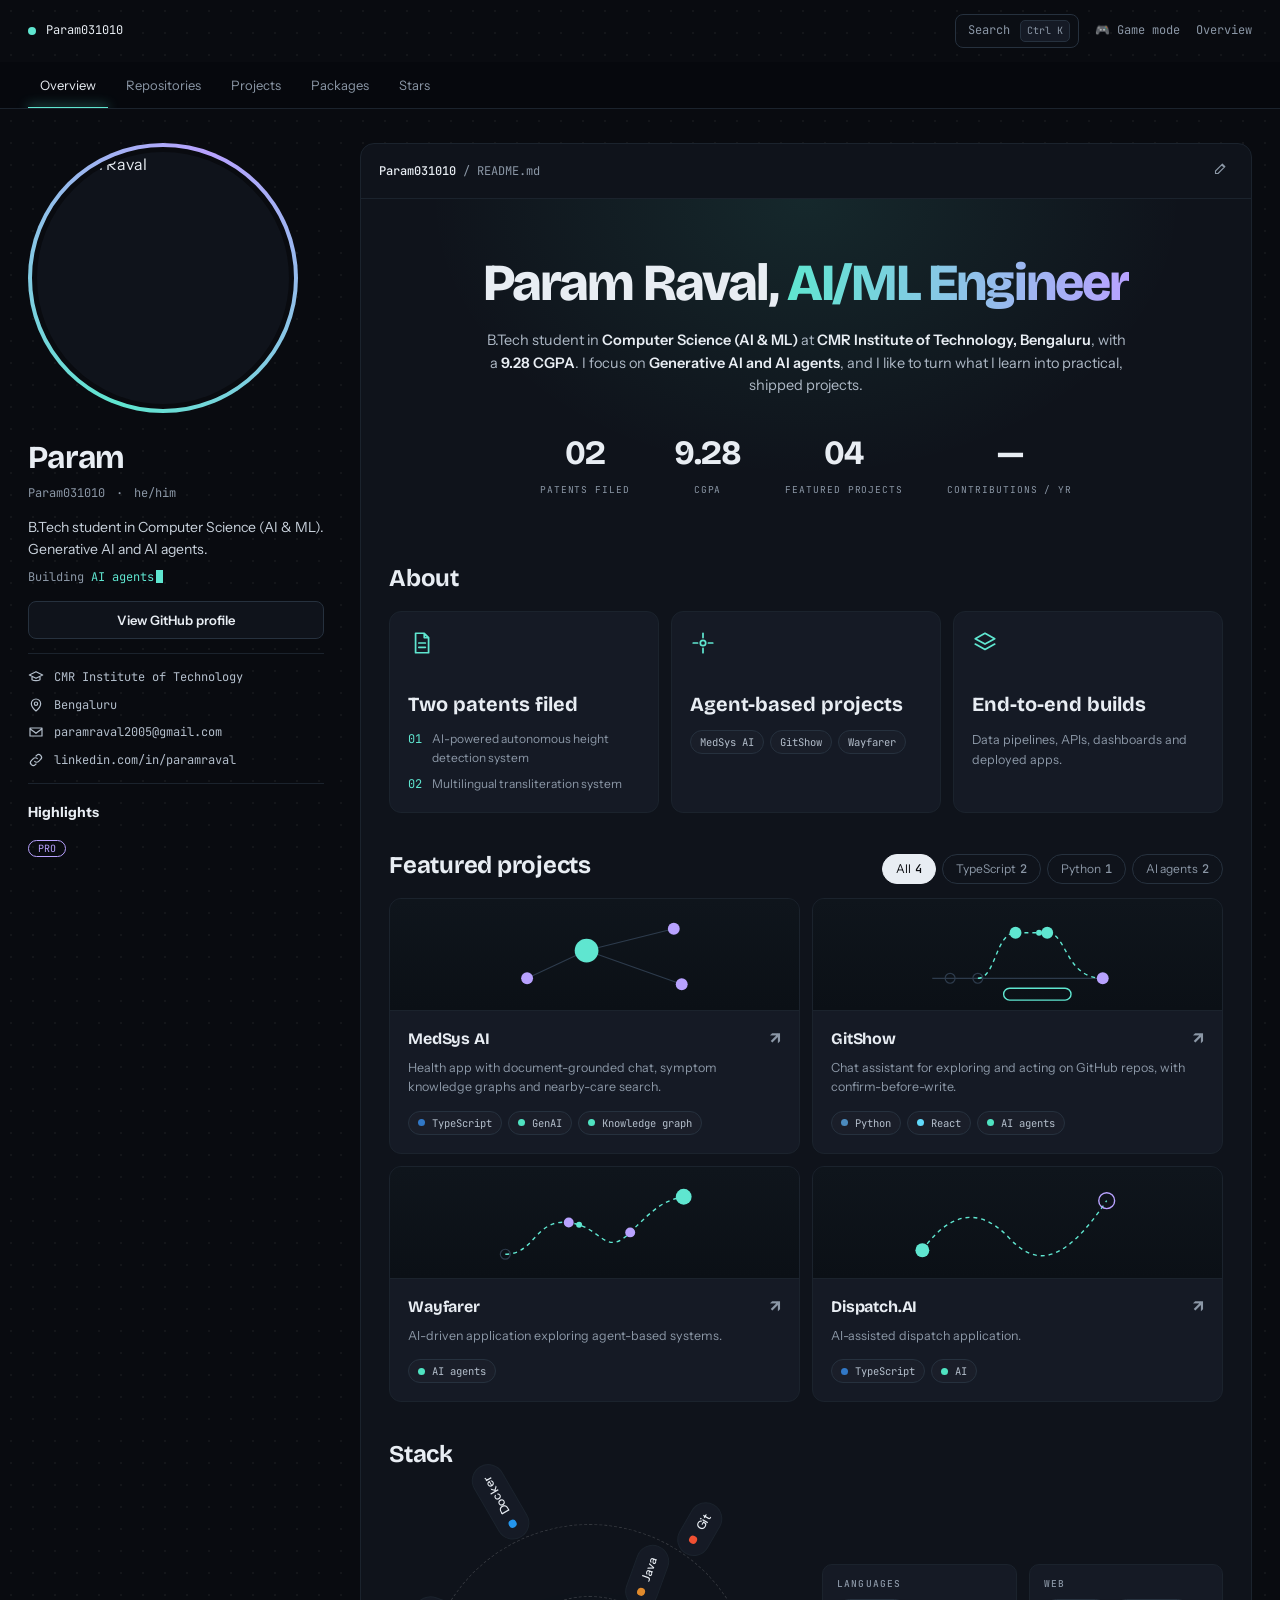
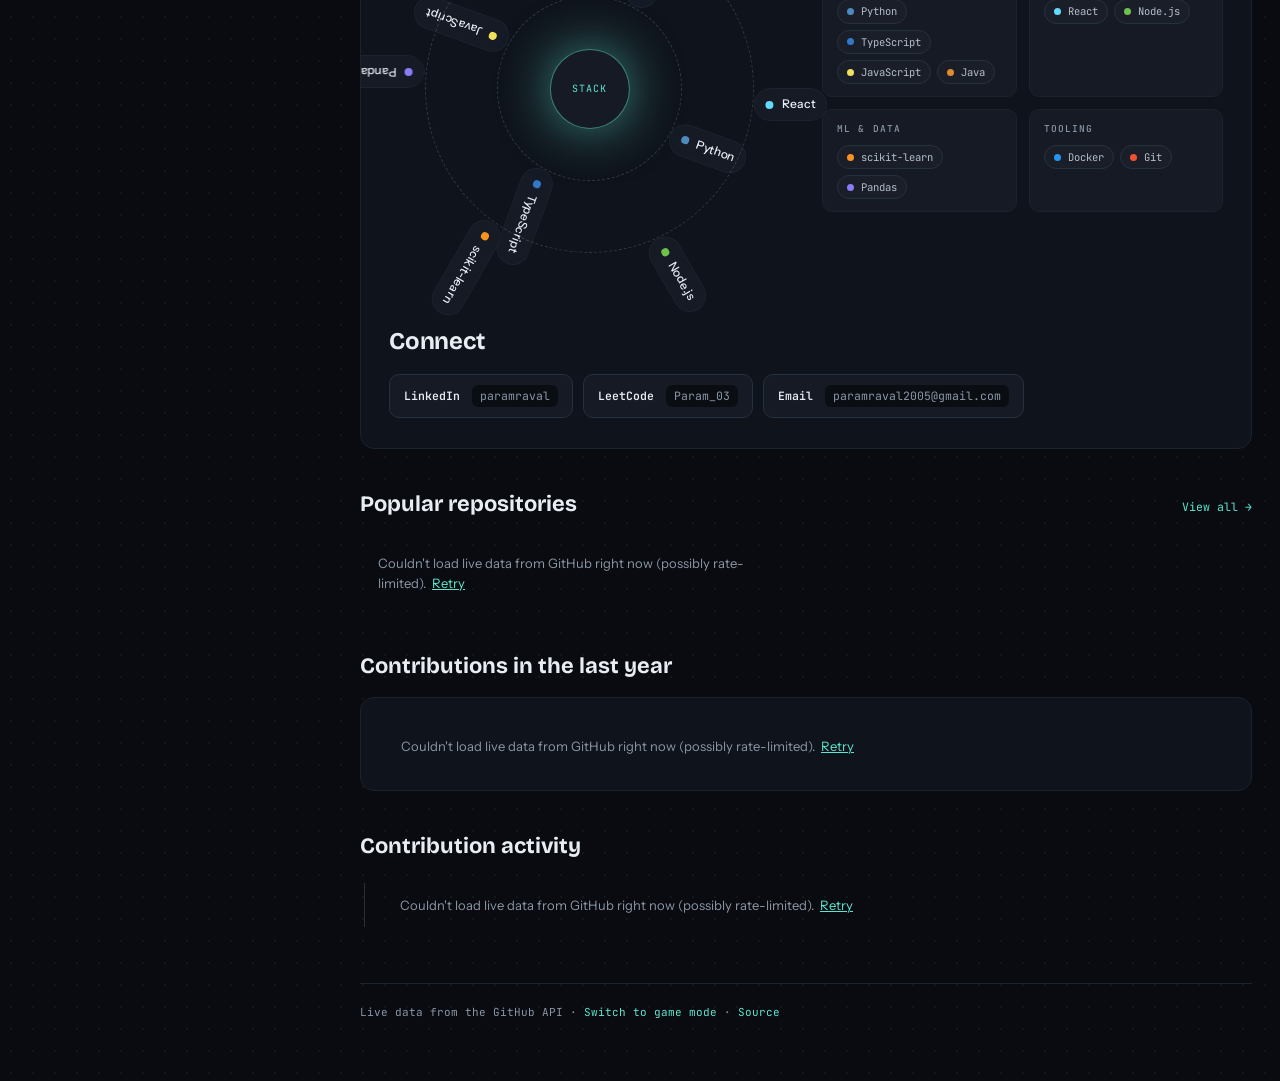
==== commit 8eb834fc: "Align overview with reference design: fonts, upright orbit, pointer glow, heatmap glow Co-Authored-B" ====
--- a/docs/index.html
+++ b/docs/index.html
@@ -11,10 +11,11 @@
 <meta property="og:type" content="website">
 <link rel="preconnect" href="https://fonts.googleapis.com">
 <link rel="preconnect" href="https://fonts.gstatic.com" crossorigin>
-<link href="https://fonts.googleapis.com/css2?family=Inter:wght@400;500;600;700;800&family=JetBrains+Mono:wght@400;500;600&display=swap" rel="stylesheet">
+<link href="https://fonts.googleapis.com/css2?family=Bricolage+Grotesque:wght@500;700;800&family=Instrument+Sans:wght@400;500;600&family=JetBrains+Mono:wght@400;500&display=swap" rel="stylesheet">
 <link rel="stylesheet" href="app.css">
 </head>
 <body>
+<div id="glow" aria-hidden="true"></div>
 
 <header class="topbar">
   <a class="who" href="#/overview"><i class="live-dot"></i><span>Param031010</span></a>
--- a/docs/app.css
+++ b/docs/app.css
@@ -1,16 +1,17 @@
 :root {
-  --bg: #07090d;
-  --card: #0d1117;
-  --card-2: #11161d;
+  --bg: #090b10;
+  --card: #0f131b;
+  --card-2: #151a25;
   --line: #1b232d;
   --line-2: #26313e;
   --text: #e8edf3;
   --muted: #8b97a6;
-  --mint: #4fe3c1;
+  --mint: #5fe6d0;
   --mint-d: #1fae92;
-  --purple: #a78bfa;
+  --purple: #b8a2ff;
   --blue: #3b82f6;
-  --ui: Inter, system-ui, -apple-system, "Segoe UI", sans-serif;
+  --disp: "Bricolage Grotesque", "Instrument Sans", system-ui, sans-serif;
+  --ui: "Instrument Sans", system-ui, -apple-system, "Segoe UI", sans-serif;
   --mono: "JetBrains Mono", ui-monospace, SFMono-Regular, Menlo, monospace;
   --u: 1px;
 }
@@ -55,7 +56,7 @@
 .avatar-ring { aspect-ratio: 1; border-radius: 50%; padding: 4px; background: conic-gradient(from 200deg, var(--mint), var(--purple), var(--mint)); animation: spin 14s linear infinite; }
 .avatar-ring img { display: block; width: 100%; height: 100%; border-radius: 50%; object-fit: cover; border: 5px solid var(--bg); animation: spin 14s linear infinite reverse; background: var(--card); }
 @keyframes spin { to { transform: rotate(360deg); } }
-.name { font-size: 26px; font-weight: 700; letter-spacing: -.02em; margin: 20px 0 0; }
+.name { font-family: var(--disp); font-size: 32px; font-weight: 700; letter-spacing: -.02em; margin: 20px 0 0; }
 .handle { font-family: var(--mono); font-size: 12px; color: var(--muted); margin: 2px 0 14px; }
 .handle span { margin: 0 4px; }
 .bio { margin: 0 0 8px; font-size: 14px; color: #c9d2dc; }
@@ -82,15 +83,15 @@
 .readme { overflow: hidden; }
 .readme > :not(.card-head):not(.hero) { margin-left: 28px; margin-right: 28px; }
 .hero { text-align: center; padding: 56px 28px 28px; background: radial-gradient(ellipse at 50% 0, rgba(79, 227, 193, .1), transparent 60%); }
-.hero-title { font-size: clamp(30px, 5.2vw, 52px); line-height: 1.08; letter-spacing: -.035em; font-weight: 800; margin: 0 0 18px; }
+.hero-title { font-family: var(--disp); font-size: clamp(30px, 5.2vw, 52px); line-height: 1.08; letter-spacing: -.035em; font-weight: 800; margin: 0 0 18px; }
 .hero-title span { background: linear-gradient(90deg, var(--mint), var(--purple)); -webkit-background-clip: text; background-clip: text; color: transparent; }
 .hero-sub { max-width: 640px; margin: 0 auto 30px; font-size: 14.5px; color: #aeb9c6; }
 .hero-sub b { color: var(--text); font-weight: 600; }
 .stats { display: grid; grid-template-columns: repeat(4, auto); justify-content: center; gap: 12px 44px; margin: 0; }
 .stats dt { font-size: 9.5px; letter-spacing: .1em; color: var(--muted); order: 2; margin-top: 4px; }
 .stats div { display: flex; flex-direction: column; align-items: center; }
-.stats dd { margin: 0; font-size: 34px; font-weight: 700; letter-spacing: -.03em; font-variant-numeric: tabular-nums; }
-.sec { font-size: 18px; letter-spacing: -.01em; margin-top: 34px; margin-bottom: 14px; }
+.stats dd { font-family: var(--disp); margin: 0; font-size: 34px; font-weight: 700; letter-spacing: -.03em; font-variant-numeric: tabular-nums; }
+.sec { font-family: var(--disp); font-size: 24px; letter-spacing: -.01em; margin-top: 34px; margin-bottom: 14px; }
 .sec-row { display: flex; align-items: flex-end; justify-content: space-between; flex-wrap: wrap; gap: 10px; margin-top: 34px; margin-bottom: 14px; }
 .sec-row .sec { margin: 0; }
 
@@ -98,7 +99,7 @@
 .about-card { position: relative; background: var(--card-2); border: 1px solid var(--line); border-radius: 12px; padding: 18px; transition: transform .2s, border-color .2s; overflow: hidden; }
 .about-card:hover { transform: translateY(-3px); border-color: var(--line-2); }
 .about-card .big { color: var(--mint); margin-bottom: 26px; }
-.about-card h4 { margin: 0 0 10px; font-size: 15px; }
+.about-card h4 { font-family: var(--disp); margin: 0 0 10px; font-size: 20px; }
 .about-card p { margin: 0; font-size: 12.5px; color: var(--muted); }
 .plist { list-style: none; margin: 0; padding: 0; display: grid; gap: 8px; font-size: 12px; color: var(--muted); }
 .plist li { display: flex; gap: 10px; }
@@ -127,7 +128,7 @@
 .art svg { width: 100%; height: 100%; }
 .art.big { height: 170px; }
 .pbody { padding: 16px 18px 18px; }
-.pbody h3 { display: flex; justify-content: space-between; align-items: center; margin: 0 0 6px; font-size: 16px; letter-spacing: -.01em; }
+.pbody h3 { font-family: var(--disp); display: flex; justify-content: space-between; align-items: center; margin: 0 0 6px; font-size: 16px; letter-spacing: -.01em; }
 .pbody h3 .go { color: var(--muted); transition: .2s; }
 .proj:hover h3 .go { color: var(--mint); transform: translate(2px, -2px); }
 .pbody p { margin: 0 0 14px; font-size: 12.5px; color: var(--muted); }
@@ -147,18 +148,25 @@
 @keyframes floaty { 50% { transform: translateY(-3px); } }
 
 /* stack orbit */
-.stack { display: grid; grid-template-columns: auto 1fr; gap: 26px; align-items: center; }
-.orbit-wrap { width: calc(330 * var(--u)); height: calc(330 * var(--u)); display: grid; place-items: center; }
-.orbit { position: relative; width: calc(330 * var(--u)); height: calc(330 * var(--u)); border-radius: 50%; }
-.orbit::before { content: "STACK"; position: absolute; inset: 0; margin: auto; width: 66px; height: 66px; display: grid; place-items: center; border-radius: 50%; font-family: var(--mono); font-size: 9px; letter-spacing: .12em; color: var(--mint); background: radial-gradient(circle, rgba(79, 227, 193, .2), rgba(79, 227, 193, .02)); border: 1px solid rgba(79, 227, 193, .4); box-shadow: 0 0 30px rgba(79, 227, 193, .25); }
-.ring { position: absolute; inset: 0; margin: auto; border-radius: 50%; border: 1px solid var(--line-2); animation: spin var(--dur) linear infinite var(--dir, normal); }
-.ring.a { width: calc(250 * var(--u)); height: calc(250 * var(--u)); --dur: 60s; }
-.ring.b { width: calc(156 * var(--u)); height: calc(156 * var(--u)); --dur: 42s; --dir: reverse; }
-.orbit:hover .ring { animation-play-state: paused; }
-.sk { position: absolute; left: 50%; top: 50%; transform: translate(-50%, -50%) rotate(var(--a)) translateX(var(--r)); display: inline-flex; align-items: center; gap: 6px; padding: 3px 9px; font-family: var(--mono); font-size: 10px; border: 1px solid var(--line-2); border-radius: 999px; background: #0b0f15; white-space: nowrap; transition: border-color .15s, box-shadow .15s; cursor: default; }
-.sk i { width: 6px; height: 6px; border-radius: 50%; }
-.sk.hl, .sk:hover { border-color: var(--mint); box-shadow: 0 0 14px rgba(79, 227, 193, .5); color: #fff; }
-.skill-cols { display: grid; grid-template-columns: repeat(2, 1fr); gap: 10px; }
+.stack { display: grid; grid-template-columns: minmax(0, 1fr) minmax(0, 1fr); gap: 32px; align-items: center; }
+.orbit { position: relative; width: min(100%, 460px); aspect-ratio: 1; margin: 0 auto; container-type: inline-size; }
+.orbit:hover * { animation-play-state: paused; }
+.orb { position: absolute; aspect-ratio: 1; border-radius: 50%; border: 1px dashed rgba(255, 255, 255, .16); }
+.o1 { width: 46%; left: 27%; top: 27%; animation: spin 50s linear infinite; }
+.o2 { width: 82%; left: 9%; top: 9%; animation: spin 80s linear infinite reverse; }
+.on- { position: absolute; left: 50%; top: 50%; width: 0; height: 0; }
+.o1 .on- { transform: rotate(var(--a)) translateX(23cqw); }
+.o2 .on- { transform: rotate(var(--a)) translateX(41cqw); }
+.nin { position: absolute; left: 0; top: 0; white-space: nowrap; }
+.o1 .nin { animation: cspin 50s linear infinite; }
+.o2 .nin { animation: cspin 80s linear infinite reverse; }
+@keyframes cspin { from { transform: translate(-50%, -50%) rotate(calc(var(--a) * -1)); } to { transform: translate(-50%, -50%) rotate(calc(var(--a) * -1 - 360deg)); } }
+.sk { display: inline-flex; align-items: center; gap: 8px; padding: 6px 11px; font-family: var(--ui); font-size: 12px; font-weight: 500; border: 1px solid var(--line); border-radius: 999px; background: var(--card-2); transition: border-color .2s, transform .2s, box-shadow .2s; cursor: default; }
+.sk i { width: 8px; height: 8px; border-radius: 50%; }
+.sk.hl, .sk:hover { border-color: var(--mint); transform: scale(1.12); box-shadow: 0 0 16px rgba(95, 230, 208, .45); }
+.core { position: absolute; left: 50%; top: 50%; width: 20%; aspect-ratio: 1; transform: translate(-50%, -50%); border-radius: 50%; background: var(--card-2); border: 1px solid rgba(95, 230, 208, .5); display: flex; align-items: center; justify-content: center; font-family: var(--mono); font-size: 10px; letter-spacing: .12em; text-transform: uppercase; color: var(--mint); box-shadow: 0 0 60px -10px var(--mint); animation: corepulse 4s ease-in-out infinite; }
+@keyframes corepulse { 50% { transform: translate(-50%, -50%) scale(1.12); } }
+.skill-cols { display: grid; grid-template-columns: repeat(auto-fit, minmax(150px, 1fr)); gap: 12px; }
 .skill-box { background: var(--card-2); border: 1px solid var(--line); border-radius: 10px; padding: 12px 14px; transition: border-color .2s; }
 .skill-box:hover { border-color: var(--line-2); }
 .skill-box h5 { margin: 0 0 8px; font-family: var(--mono); font-size: 9.5px; letter-spacing: .12em; color: var(--muted); font-weight: 500; }
@@ -174,7 +182,7 @@
 /* repos */
 .head-row { display: flex; justify-content: space-between; align-items: baseline; margin: 38px 0 14px; }
 [data-view] > .head-row:first-child { margin-top: 0; }
-.head-row h3 { margin: 0; font-size: 17px; }
+.head-row h3 { font-family: var(--disp); margin: 0; font-size: 22px; }
 .link-mono { font-family: var(--mono); font-size: 11.5px; color: var(--mint); }
 .link-mono:hover { text-decoration: underline; }
 .repo-grid { display: grid; grid-template-columns: repeat(2, 1fr); gap: 12px; }
@@ -211,15 +219,17 @@
 .hm-main { display: grid; gap: 4px; }
 .hm-months { display: grid; grid-auto-flow: column; grid-auto-columns: 11px; column-gap: 3px; font-family: var(--mono); font-size: 9px; color: var(--muted); height: 14px; }
 .hm-months span { grid-row: 1; white-space: nowrap; }
-.hm-grid { animation: sweep 1.4s cubic-bezier(.3, .6, .2, 1) both; display: grid; grid-auto-flow: column; grid-template-rows: repeat(7, 11px); grid-auto-columns: 11px; gap: 3px; }
+.hm-grid { display: grid; grid-auto-flow: column; grid-template-rows: repeat(7, 11px); grid-auto-columns: 11px; gap: 3px; }
 .cell { width: 11px; height: 11px; border-radius: 3px; background: #131a22; transition: transform .1s, outline-color .1s; outline: 1px solid transparent; }
 .cell:hover { transform: scale(1.5); outline-color: #fff; z-index: 2; position: relative; }
-.cell.l1 { background: #0f4a45; } .cell.l2 { background: #14796c; } .cell.l3 { background: #25b79b; } .cell.l4 { background: var(--mint); box-shadow: 0 0 8px rgba(79, 227, 193, .55); }
+.cell.l1 { background: #0f4a45; } .cell.l2 { background: #14796c; } .cell.l3 { background: #25b79b; } .cell.l1, .cell.l2, .cell.l3, .cell.l4 { animation: cglow 3.4s ease-in-out infinite; animation-delay: calc(var(--c) * 70ms); }
+.cell.l4 { background: var(--mint); }
+@keyframes cglow { 50% { filter: brightness(1.45); } }
 .cell.pad { visibility: hidden; }
 @keyframes sweep { from { clip-path: inset(-4px 100% -4px 0); } to { clip-path: inset(-4px -4px -4px 0); } }
 .hm-foot { display: flex; justify-content: space-between; align-items: center; gap: 14px; flex-wrap: wrap; margin-top: 14px; font-family: var(--mono); font-size: 10.5px; color: var(--muted); }
 .hm-foot .legend { display: flex; align-items: center; gap: 4px; }
-.hm-foot .legend .cell { cursor: default; }
+.hm-foot .legend .cell { cursor: default; animation: none; }
 .hm-facts { display: flex; gap: 18px; flex-wrap: wrap; }
 .hm-facts b { color: var(--text); font-weight: 600; }
 
@@ -246,7 +256,7 @@
 .dlg-x { position: absolute; top: 12px; right: 12px; z-index: 2; width: 32px; height: 32px; border-radius: 8px; background: rgba(7, 9, 13, .7); border: 1px solid var(--line-2); }
 .dlg-x:hover { border-color: var(--mint); }
 .dlg-body { padding: 22px 24px 24px; }
-.dlg-body h3 { margin: 0 0 6px; font-size: 24px; letter-spacing: -.02em; }
+.dlg-body h3 { font-family: var(--disp); margin: 0 0 6px; font-size: 28px; letter-spacing: -.02em; }
 .dlg-desc { margin: 0 0 14px; color: #b4bfcc; font-size: 14px; }
 .dlg-body h5 { margin: 22px 0 10px; font-size: 10px; letter-spacing: .12em; color: var(--muted); font-weight: 500; }
 .points { margin: 0; padding-left: 18px; color: #c4cdd8; font-size: 13.5px; display: grid; gap: 6px; }
@@ -313,3 +323,8 @@
   *, *::before, *::after { animation: none !important; transition: none !important; scroll-behavior: auto !important; }
   .reveal { opacity: 1; transform: none; }
 }
+
+/* pointer glow */
+#glow { position: fixed; inset: 0; pointer-events: none; z-index: 1; background: radial-gradient(520px circle at var(--gx, -999px) var(--gy, -999px), rgba(95, 230, 208, .08), transparent 62%); }
+.shell, .topbar, .tabs { position: relative; z-index: 2; }
+.tabs { position: sticky; }
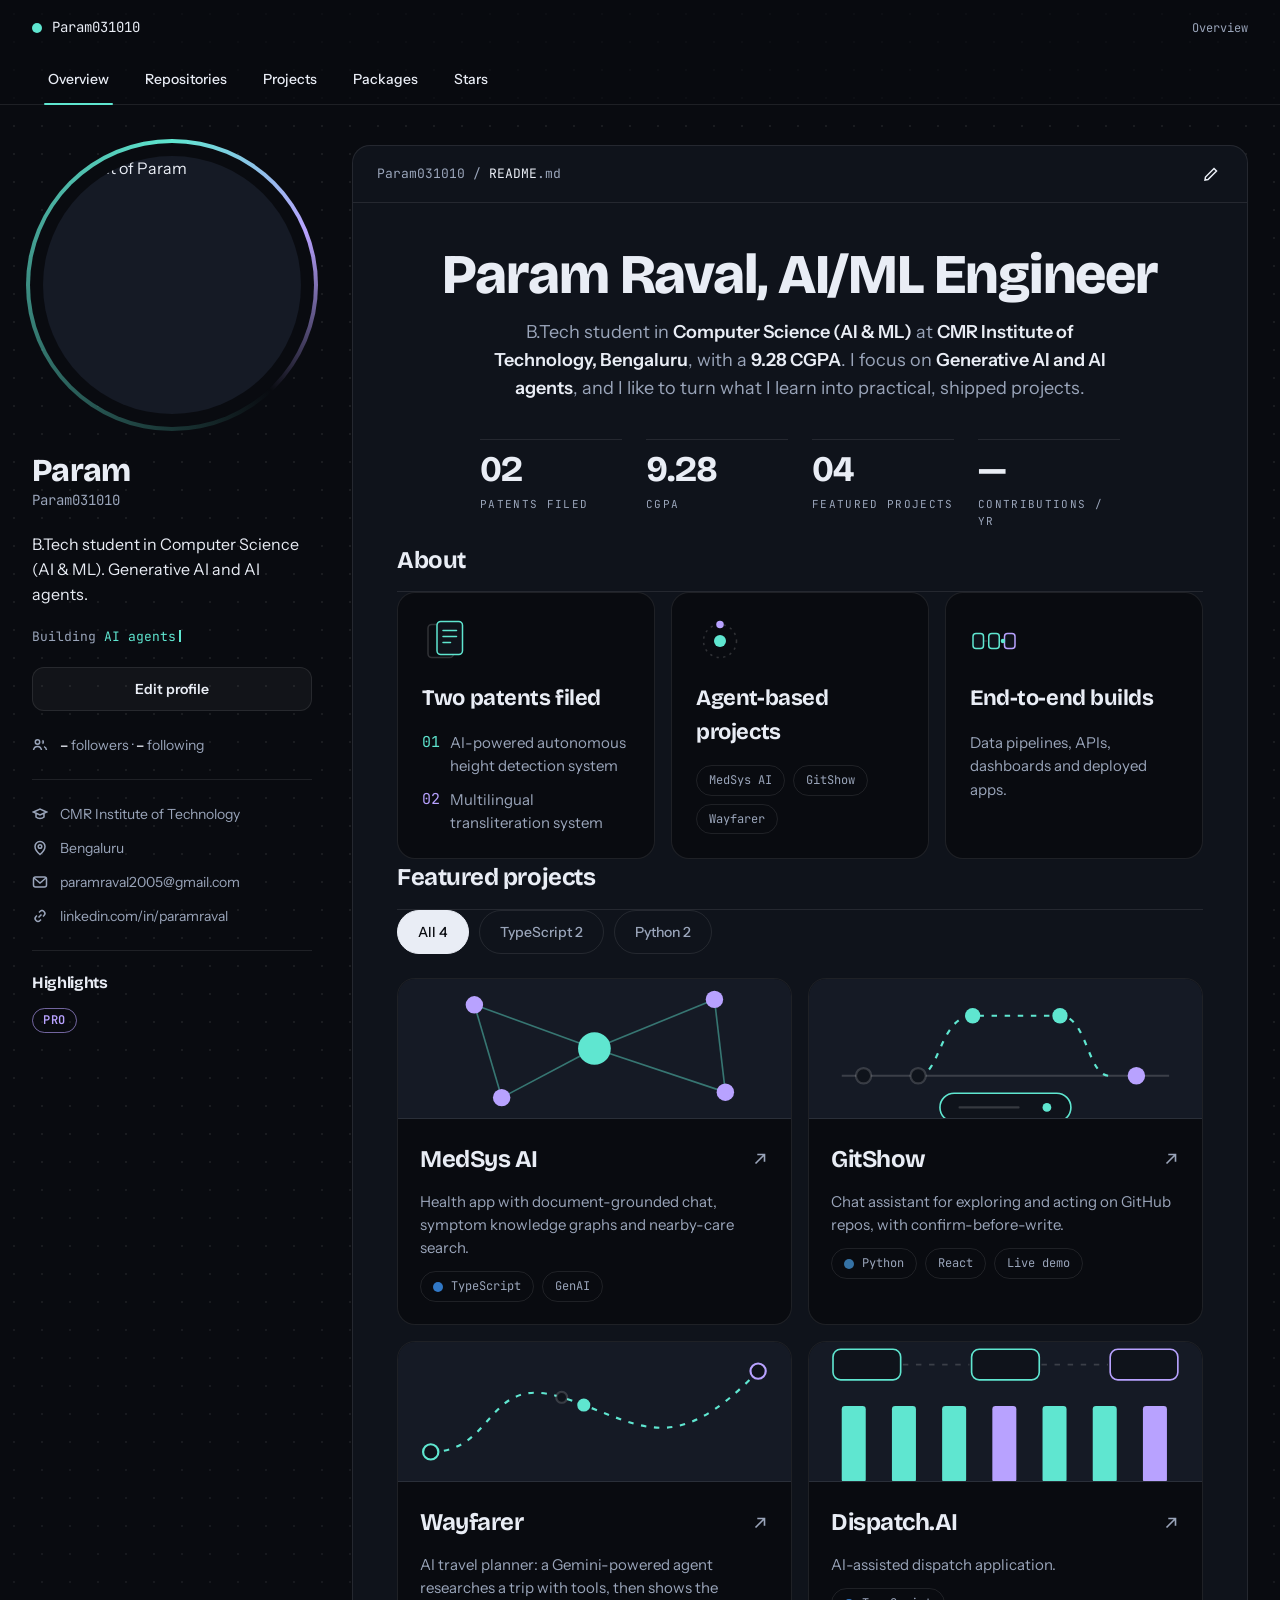
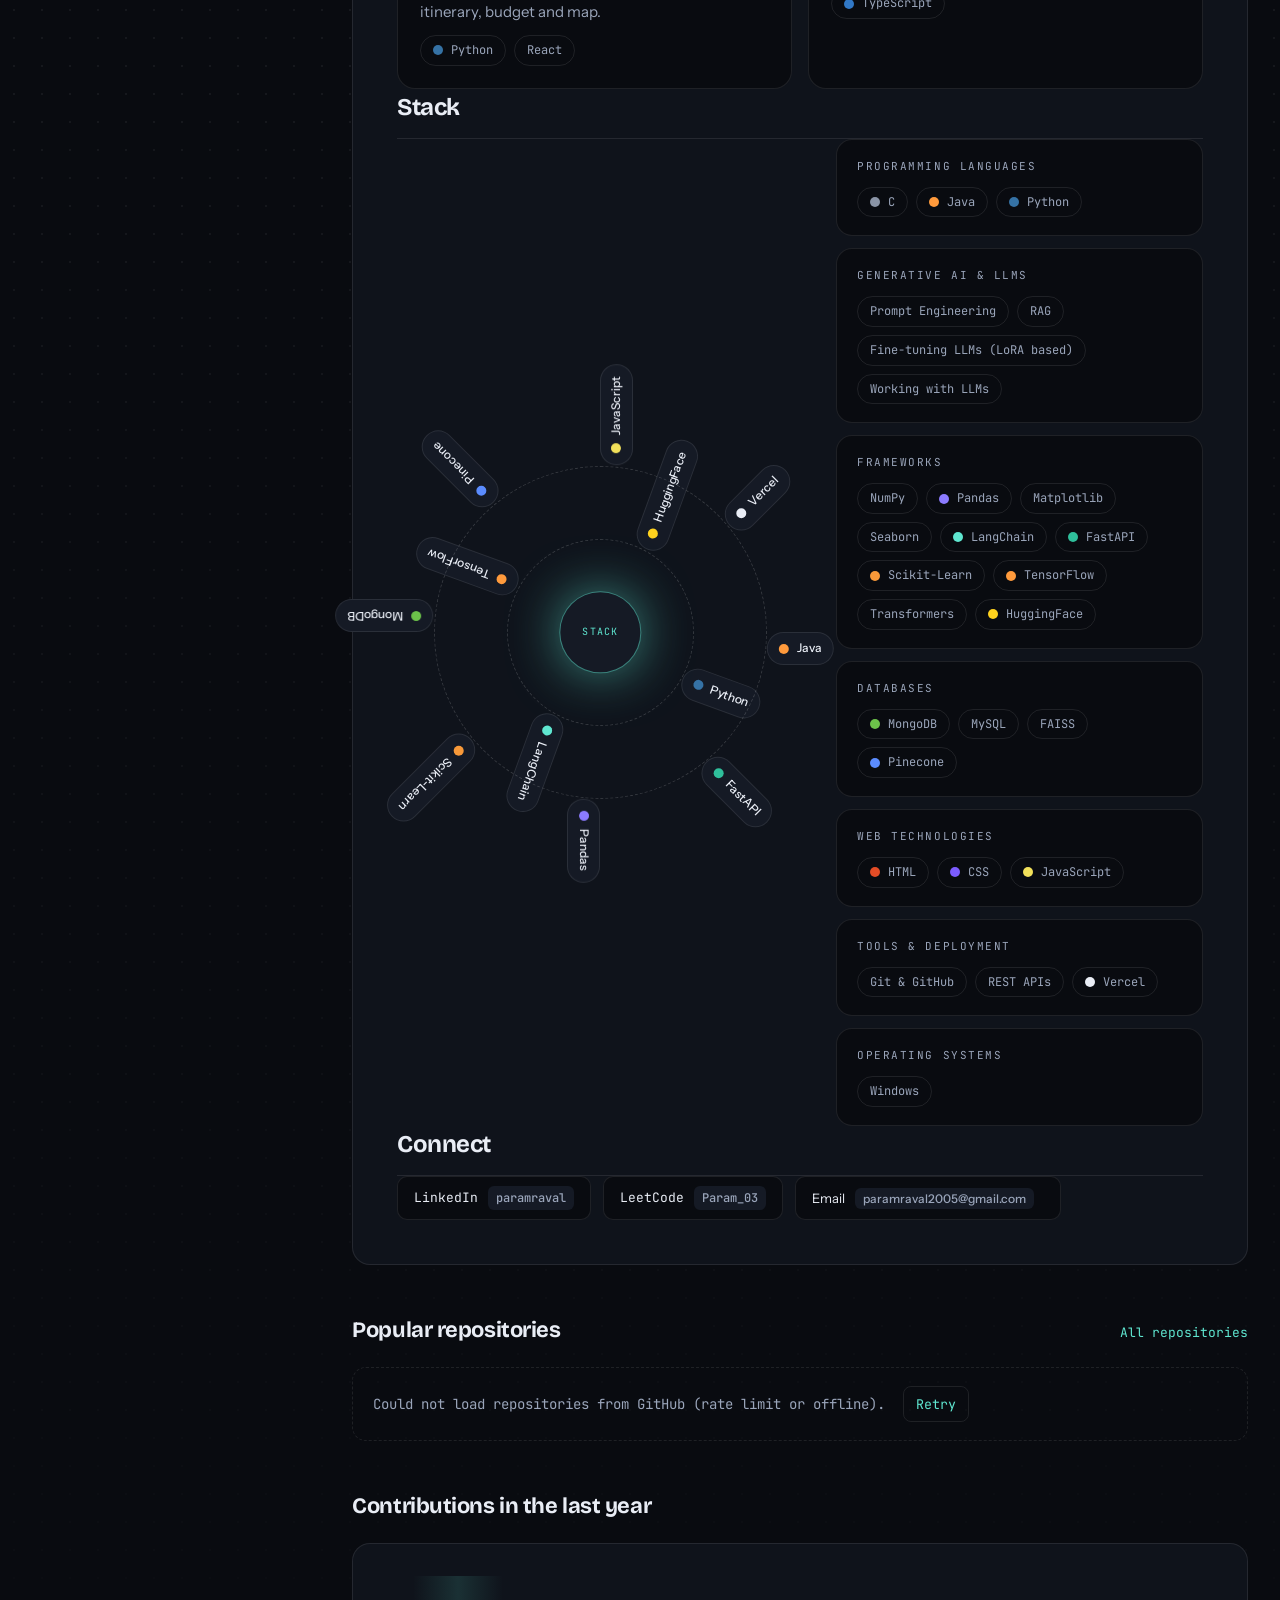
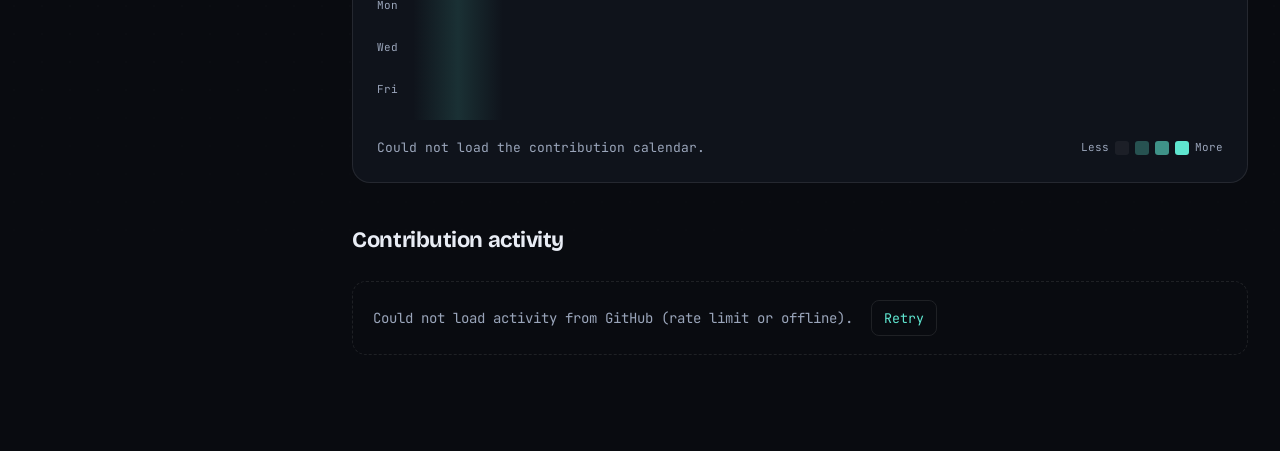
==== commit 1a5f473e: "Replace overview site with new dark design wired to live GitHub data; refresh preview Co-Authored-By" ====
--- a/docs/index.html
+++ b/docs/index.html
@@ -2,198 +2,212 @@
 <html lang="en">
 <head>
 <meta charset="utf-8">
-<meta name="viewport" content="width=device-width, initial-scale=1, viewport-fit=cover">
-<title>Param Raval · AI/ML Engineer</title>
-<meta name="description" content="Param Raval, AI/ML engineer focused on Generative AI and agents. B.Tech CSE (AI & ML), 9.28 CGPA, two patents filed. Projects, stack, live GitHub activity.">
-<meta name="theme-color" content="#07090d">
-<meta property="og:title" content="Param Raval · AI/ML Engineer">
-<meta property="og:description" content="Generative AI and agents. Two patents filed. Live projects, stack and GitHub activity.">
-<meta property="og:type" content="website">
+<meta name="viewport" content="width=device-width,initial-scale=1">
+<title>Param031010 Overview</title>
+<meta name="description" content="Param Raval, AI/ML engineer. Generative AI and AI agents. Projects, stack and live GitHub activity.">
+<meta name="theme-color" content="#090b10">
+<link rel="icon" href="https://github.com/Param031010.png">
 <link rel="preconnect" href="https://fonts.googleapis.com">
 <link rel="preconnect" href="https://fonts.gstatic.com" crossorigin>
 <link href="https://fonts.googleapis.com/css2?family=Bricolage+Grotesque:wght@500;700;800&family=Instrument+Sans:wght@400;500;600&family=JetBrains+Mono:wght@400;500&display=swap" rel="stylesheet">
-<link rel="stylesheet" href="app.css">
+<link rel="stylesheet" href="style.css">
 </head>
 <body>
-<div id="glow" aria-hidden="true"></div>
-
-<header class="topbar">
-  <a class="who" href="#/overview"><i class="live-dot"></i><span>Param031010</span></a>
-  <div class="top-right">
-    <button id="open-palette" class="kbtn" type="button" aria-label="Open command palette"><span>Search</span><kbd>Ctrl K</kbd></button>
-    <a class="gamelink" href="game/">🎮 Game mode</a>
-    <span id="crumb" class="crumb">Overview</span>
-  </div>
-</header>
-
-<nav class="tabs" id="tabs" aria-label="Profile sections">
-  <a href="#/overview" data-tab="overview">Overview</a>
-  <a href="#/repositories" data-tab="repositories">Repositories <b id="n-repos" class="count"></b></a>
-  <a href="#/projects" data-tab="projects">Projects</a>
-  <a href="#/packages" data-tab="packages">Packages</a>
-  <a href="#/stars" data-tab="stars">Stars</a>
-  <i class="tab-ink" id="tab-ink"></i>
-</nav>
-
-<div class="shell">
-  <!-- ============ SIDEBAR ============ -->
-  <aside class="side">
-    <div class="avatar-wrap">
-      <div class="avatar-ring"><img id="avatar" src="https://github.com/Param031010.png?size=400" alt="Param Raval" width="200" height="200"></div>
+<div class="pf" id="top">
+  <div class="dots"></div>
+  <div class="glow"></div>
+  <a class="skip" href="#readme">Skip to content</a>
+
+  <header class="topbar">
+    <div class="wrap row">
+      <a href="https://github.com/Param031010" class="brand mono"><span class="bdot"></span>Param031010</a>
+      <span class="mono crumb">Overview</span>
     </div>
-    <h1 class="name">Param</h1>
-    <p class="handle">Param031010 <span>·</span> he/him</p>
-    <p class="bio">B.Tech student in Computer Science (AI &amp; ML). Generative AI and AI agents.</p>
-    <p class="typer" aria-live="off">Building <span id="typer"></span><i class="caret"></i></p>
-    <a class="btn-edit" href="https://github.com/Param031010" target="_blank" rel="noopener">View GitHub profile</a>
-    <p class="follow" id="follow"><span class="skel w60"></span></p>
-    <ul class="info">
-      <li><svg class="ic" width="16" height="16" viewBox="0 0 24 24" fill="none" stroke="currentColor" stroke-width="1.8" stroke-linecap="round" stroke-linejoin="round"><path d="M2 9l10-5 10 5-10 5z M6 11v5c3 2 9 2 12 0v-5"/></svg>CMR Institute of Technology</li>
-      <li><svg class="ic" width="16" height="16" viewBox="0 0 24 24" fill="none" stroke="currentColor" stroke-width="1.8" stroke-linecap="round" stroke-linejoin="round"><path d="M12 21s7-6 7-11a7 7 0 1 0-14 0c0 5 7 11 7 11z"/><circle cx="12" cy="10" r="2.5"/></svg>Bengaluru</li>
-      <li><button type="button" class="copy" data-copy="paramraval2005@gmail.com" title="Click to copy"><svg class="ic" width="16" height="16" viewBox="0 0 24 24" fill="none" stroke="currentColor" stroke-width="1.8" stroke-linecap="round" stroke-linejoin="round"><path d="M3 6h18v12H3z M3 7l9 7 9-7"/></svg>paramraval2005@gmail.com</button></li>
-      <li><a href="https://www.linkedin.com/in/paramraval" target="_blank" rel="noopener"><svg class="ic" width="16" height="16" viewBox="0 0 24 24" fill="none" stroke="currentColor" stroke-width="1.8" stroke-linecap="round" stroke-linejoin="round"><path d="M10 14a4 4 0 0 0 6 0l3-3a4 4 0 0 0-6-6l-1 1 M14 10a4 4 0 0 0-6 0l-3 3a4 4 0 0 0 6 6l1-1"/></svg>linkedin.com/in/paramraval</a></li>
-    </ul>
-    <h2 class="side-h">Highlights</h2>
-    <span class="pill-pro">PRO</span>
-  </aside>
-
-  <!-- ============ MAIN ============ -->
-  <main class="main" id="main">
-
-    <!-- OVERVIEW -->
-    <section data-view="overview">
-      <article class="card readme reveal">
-        <div class="card-head">
-          <span class="mono"><b>Param031010</b> / README.md</span>
-          <a class="icon-btn" href="https://github.com/Param031010/Param031010" target="_blank" rel="noopener" aria-label="Open profile repository">
-            <svg class="ic" width="15" height="15" viewBox="0 0 24 24" fill="none" stroke="currentColor" stroke-width="1.8" stroke-linecap="round" stroke-linejoin="round"><path d="M4 20h4L19 9l-4-4L4 16z M14 6l4 4"/></svg>
-          </a>
+    <nav class="wrap tabs" aria-label="Profile">
+      <a class="tab on" href="https://github.com/Param031010">Overview</a>
+      <a class="tab" href="https://github.com/Param031010?tab=repositories">Repositories</a>
+      <a class="tab" href="https://github.com/Param031010?tab=projects">Projects</a>
+      <a class="tab" href="https://github.com/Param031010?tab=packages">Packages</a>
+      <a class="tab" href="https://github.com/Param031010?tab=stars">Stars</a>
+    </nav>
+  </header>
+
+  <main class="wrap">
+    <aside class="side">
+      <div class="portrait">
+        <div class="ring"></div>
+        <img class="avatar" src="https://github.com/Param031010.png?size=400" alt="Portrait of Param">
+      </div>
+      <div class="who">
+        <h1 class="disp">Param</h1>
+        <div class="mono">Param031010</div>
+      </div>
+      <p>B.Tech student in Computer Science (AI &amp; ML). Generative AI and AI agents.</p>
+      <p class="mono typed">Building <span id="typed"></span><span class="caret"></span></p>
+      <a class="btn btn-g" href="https://github.com/settings/profile">Edit profile</a>
+      <div class="det">
+        <svg width="16" height="16" viewBox="0 0 16 16" fill="none" stroke-width="1.5" aria-hidden="true"><circle cx="5.5" cy="5" r="2.2"/><path d="M1.5 13c.4-2.4 2-3.6 4-3.6s3.6 1.2 4 3.6M10.5 3.3a2.2 2.2 0 010 3.4M12 9.6c1.4.5 2.3 1.6 2.5 3.4"/></svg>
+        <span><b id="followers">–</b> followers · <b id="following">–</b> following</span>
+      </div>
+      <div class="hr"></div>
+      <div class="dets">
+        <div class="det"><svg width="16" height="16" viewBox="0 0 16 16" fill="none" stroke-width="1.5" aria-hidden="true"><path d="M1.5 6L8 3l6.5 3L8 9zM4 7.5V11c1 1 2.4 1.5 4 1.5s3-.5 4-1.5V7.5"/></svg>CMR Institute of Technology</div>
+        <div class="det"><svg width="16" height="16" viewBox="0 0 16 16" fill="none" stroke-width="1.5" aria-hidden="true"><path d="M8 14.5s5-4.2 5-8a5 5 0 00-10 0c0 3.8 5 8 5 8z"/><circle cx="8" cy="6.5" r="1.8"/></svg>Bengaluru</div>
+        <div class="det"><svg width="16" height="16" viewBox="0 0 16 16" fill="none" stroke-width="1.5" aria-hidden="true"><rect x="1.5" y="3" width="13" height="10" rx="2"/><path d="M2 4l6 5 6-5"/></svg><a href="mailto:paramraval2005@gmail.com" style="overflow-wrap:anywhere">paramraval2005@gmail.com</a></div>
+        <div class="det"><svg width="16" height="16" viewBox="0 0 16 16" fill="none" stroke-width="1.5" aria-hidden="true"><path d="M6.5 9.5l3-3M7 4.5l1-1a2.8 2.8 0 014 4l-1 1M9 11.5l-1 1a2.8 2.8 0 01-4-4l1-1"/></svg><a href="https://www.linkedin.com/in/paramraval">linkedin.com/in/paramraval</a></div>
+      </div>
+      <div class="hr"></div>
+      <div>
+        <h2 class="disp" style="font-size:16px;font-weight:700;margin-bottom:10px">Highlights</h2>
+        <span class="pro mono">PRO</span>
+      </div>
+    </aside>
+
+    <div class="content">
+      <section class="card" id="readme" style="overflow:visible">
+        <div class="readme-h mono">
+          <span><span class="mu">Param031010 /</span> README<span class="mu">.md</span></span>
+          <a class="edit" href="https://github.com/Param031010/Param031010" aria-label="Edit README"><svg width="16" height="16" viewBox="0 0 16 16" fill="none" stroke="currentColor" stroke-width="1.5" aria-hidden="true"><path d="M11 2.5l2.5 2.5L5 13.5 2 14l.5-3z"/></svg></a>
         </div>
-
-        <div class="hero">
-          <h2 class="hero-title">Param Raval, <span>AI/ML Engineer</span></h2>
-          <p class="hero-sub">B.Tech student in <b>Computer Science (AI &amp; ML)</b> at <b>CMR Institute of Technology, Bengaluru</b>, with a <b>9.28 CGPA</b>. I focus on <b>Generative AI and AI agents</b>, and I like to turn what I learn into practical, shipped projects.</p>
-          <dl class="stats">
-            <div><dt class="mono">PATENTS FILED</dt><dd data-count="2" data-pad="2">02</dd></div>
-            <div><dt class="mono">CGPA</dt><dd data-count="9.28" data-dec="2">9.28</dd></div>
-            <div><dt class="mono">FEATURED PROJECTS</dt><dd data-count="4" data-pad="2">04</dd></div>
-            <div><dt class="mono">CONTRIBUTIONS / YR</dt><dd id="stat-contrib" data-count="0" data-pad="2">··</dd></div>
-          </dl>
+        <div class="readme-b">
+          <div class="hero">
+            <h2 class="disp">Param Raval, AI/ML Engineer</h2>
+            <p>B.Tech student in <b>Computer Science (AI &amp; ML)</b> at <b>CMR Institute of Technology, Bengaluru</b>, with a <b>9.28 CGPA</b>. I focus on <b>Generative AI and AI agents</b>, and I like to turn what I learn into practical, shipped projects.</p>
+            <div class="stats">
+              <div class="stat"><div class="disp sv" data-to="2" data-pad="2">00</div><div class="mono sl">Patents filed</div></div>
+              <div class="stat"><div class="disp sv" data-to="9.28" data-dec="2">0.00</div><div class="mono sl">CGPA</div></div>
+              <div class="stat"><div class="disp sv" data-to="4" data-pad="2">00</div><div class="mono sl">Featured projects</div></div>
+              <div class="stat"><div class="disp sv" id="stat-contrib">–</div><div class="mono sl">Contributions / yr</div></div>
+            </div>
+          </div>
+
+          <h3 class="disp rh">About</h3>
+          <div class="g3">
+            <div class="card lift ab">
+              <svg width="48" height="48" viewBox="0 0 64 64" fill="none" aria-hidden="true"><rect x="8" y="10" width="34" height="44" rx="5" class="s-ln" stroke-width="2"/><rect x="20" y="6" width="34" height="44" rx="5" class="s-ac f-s1" stroke-width="2"/><path d="M28 18h18M28 26h18M28 34h10" class="s-ac" stroke-width="2" stroke-linecap="round"/></svg>
+              <h4 class="disp">Two patents filed</h4>
+              <div class="list">
+                <div><span class="mono" style="color:var(--ac)">01</span><span>AI-powered autonomous height detection system</span></div>
+                <div><span class="mono" style="color:var(--vi)">02</span><span>Multilingual transliteration system</span></div>
+              </div>
+            </div>
+            <div class="card lift ab">
+              <svg width="48" height="48" viewBox="0 0 64 64" fill="none" aria-hidden="true"><circle cx="32" cy="32" r="22" class="s-ln" stroke-width="2" stroke-dasharray="3 6"/><circle class="pn f-ac" cx="32" cy="32" r="8"/><g style="transform-origin:32px 32px;animation:spin 8s linear infinite"><circle cx="32" cy="10" r="5" class="f-vi"/></g></svg>
+              <h4 class="disp">Agent-based projects</h4>
+              <div class="wrapx"><span class="tag mono">MedSys AI</span><span class="tag mono">GitShow</span><span class="tag mono">Wayfarer</span></div>
+            </div>
+            <div class="card lift ab">
+              <svg width="48" height="48" viewBox="0 0 64 64" fill="none" aria-hidden="true"><path d="M6 32h52" class="s-ln dash" stroke-width="2"/><rect x="4" y="22" width="14" height="20" rx="4" class="s-ac f-s1" stroke-width="2"/><rect x="25" y="22" width="14" height="20" rx="4" class="s-ac f-s1" stroke-width="2"/><rect x="46" y="22" width="14" height="20" rx="4" class="s-vi f-s1" stroke-width="2"/><circle r="3" class="f-ac" cy="32"><animate attributeName="cx" values="11;32;53" dur="2.4s" repeatCount="indefinite"/></circle></svg>
+              <h4 class="disp">End-to-end builds</h4>
+              <p>Data pipelines, APIs, dashboards and deployed apps.</p>
+            </div>
+          </div>
+
+          <h3 class="disp rh">Featured projects</h3>
+          <div class="pills" role="group" aria-label="Filter projects by language" id="pills">
+            <button class="pill" data-f="all" aria-pressed="true">All 4</button>
+            <button class="pill" data-f="TypeScript" aria-pressed="false">TypeScript 2</button>
+            <button class="pill" data-f="Python" aria-pressed="false">Python 2</button>
+          </div>
+          <div class="projects" id="projects">
+            <!-- 1 MedSys AI -->
+            <a class="card lift pcard" data-lang="TypeScript" href="https://github.com/Param031010/MedSysAI_01">
+              <svg class="art" viewBox="0 0 360 150" preserveAspectRatio="xMidYMid slice" aria-hidden="true">
+                <g fill="none" stroke-width="1.5" class="s-ac" style="stroke-opacity:.45"><line x1="180" y1="75" x2="70" y2="35"/><line x1="180" y1="75" x2="95" y2="120"/><line x1="180" y1="75" x2="290" y2="30"/><line x1="180" y1="75" x2="300" y2="115"/><line x1="70" y1="35" x2="95" y2="120"/><line x1="290" y1="30" x2="300" y2="115"/></g>
+                <circle class="pn f-ac" cx="180" cy="75" r="15"/><circle class="pn f-vi" cx="70" cy="35" r="8" style="--d:.5s"/><circle class="pn f-vi" cx="95" cy="120" r="8" style="--d:1s"/><circle class="pn f-vi" cx="290" cy="30" r="8" style="--d:1.5s"/><circle class="pn f-vi" cx="300" cy="115" r="8" style="--d:2s"/>
+              </svg>
+              <div class="pbody">
+                <div class="ptop"><h4 class="disp">MedSys AI</h4><svg class="arrow" width="18" height="18" viewBox="0 0 20 20" aria-hidden="true"><path d="M5 15L15 5M7 5h8v8"/></svg></div>
+                <p>Health app with document-grounded chat, symptom knowledge graphs and nearby-care search.</p>
+                <div class="wrapx"><span class="tag mono"><i class="ld" style="background:#3178c6"></i>TypeScript</span><span class="tag mono">GenAI</span></div>
+              </div>
+            </a>
+            <!-- 2 GitShow -->
+            <a class="card lift pcard" data-lang="Python" href="https://git-show-seven.vercel.app/">
+              <svg class="art" viewBox="0 0 360 150" preserveAspectRatio="xMidYMid slice" aria-hidden="true">
+                <path d="M30 100H330" fill="none" class="s-ln" stroke-width="2"/>
+                <path d="M100 100C120 100 120 45 150 45H230C255 45 255 100 275 100" fill="none" class="s-ac dash" stroke-width="2"/>
+                <circle class="f-s1 s-ln" cx="50" cy="100" r="7" stroke-width="2"/><circle class="f-s1 s-ln" cx="100" cy="100" r="7" stroke-width="2"/>
+                <circle class="pn f-ac" cx="150" cy="45" r="7" style="--d:.5s"/><circle class="pn f-ac" cx="230" cy="45" r="7" style="--d:1s"/><circle class="pn f-vi" cx="300" cy="100" r="8" style="--d:1.5s"/>
+                <rect x="120" y="116" width="120" height="26" rx="13" class="f-s1 s-ac" stroke-width="1.5"/><path d="M138 129h54" class="s-ln" stroke-width="2" stroke-linecap="round"/><circle class="dt f-ac" cx="218" cy="129" r="4"/>
+              </svg>
+              <div class="pbody">
+                <div class="ptop"><h4 class="disp">GitShow</h4><svg class="arrow" width="18" height="18" viewBox="0 0 20 20" aria-hidden="true"><path d="M5 15L15 5M7 5h8v8"/></svg></div>
+                <p>Chat assistant for exploring and acting on GitHub repos, with confirm-before-write.</p>
+                <div class="wrapx"><span class="tag mono"><i class="ld" style="background:#3572a5"></i>Python</span><span class="tag mono">React</span><span class="tag mono">Live demo</span></div>
+              </div>
+            </a>
+            <!-- 3 Wayfarer -->
+            <a class="card lift pcard" data-lang="Python" href="https://github.com/Priyanshu-Madhup/Wayferer">
+              <svg class="art" viewBox="0 0 360 150" preserveAspectRatio="xMidYMid slice" aria-hidden="true">
+                <path d="M30 112 C 90 112, 80 40, 150 62 S 250 122, 330 38" fill="none" class="s-ac dash" stroke-width="2"/>
+                <circle cx="30" cy="112" r="7" class="f-s1 s-ac" stroke-width="2"/><circle cx="330" cy="38" r="7" class="f-s1 s-vi" stroke-width="2"/><circle cx="150" cy="62" r="5" class="f-s1 s-ln" stroke-width="2"/>
+                <circle r="6" class="f-ac"><animateMotion dur="4s" repeatCount="indefinite" path="M30 112 C 90 112, 80 40, 150 62 S 250 122, 330 38"/></circle>
+              </svg>
+              <div class="pbody">
+                <div class="ptop"><h4 class="disp">Wayfarer</h4><svg class="arrow" width="18" height="18" viewBox="0 0 20 20" aria-hidden="true"><path d="M5 15L15 5M7 5h8v8"/></svg></div>
+                <p>AI travel planner: a Gemini-powered agent researches a trip with tools, then shows the itinerary, budget and map.</p>
+                <div class="wrapx"><span class="tag mono"><i class="ld" style="background:#3572a5"></i>Python</span><span class="tag mono">React</span></div>
+              </div>
+            </a>
+            <!-- 4 Dispatch.AI -->
+            <a class="card lift pcard" data-lang="TypeScript" href="https://github.com/Param031010/Dispatch.AI">
+              <svg class="art" viewBox="0 0 360 150" preserveAspectRatio="xMidYMid slice" aria-hidden="true">
+                <g class="f-s1 s-ac" stroke-width="1.5"><rect x="22" y="18" width="62" height="28" rx="7"/><rect x="149" y="18" width="62" height="28" rx="7"/><rect x="276" y="18" width="62" height="28" rx="7" class="s-vi"/></g>
+                <g fill="none" class="s-ln dash" stroke-width="1.5"><path d="M86 32h61M213 32h61"/></g>
+                <g class="f-ac"><rect class="bar" x="30" y="70" width="22" height="70" rx="3"/><rect class="bar" x="76" y="70" width="22" height="70" rx="3" style="--d:.3s"/><rect class="bar" x="122" y="70" width="22" height="70" rx="3" style="--d:.6s"/><rect class="bar f-vi" x="168" y="70" width="22" height="70" rx="3" style="--d:.9s"/><rect class="bar" x="214" y="70" width="22" height="70" rx="3" style="--d:1.2s"/><rect class="bar" x="260" y="70" width="22" height="70" rx="3" style="--d:1.5s"/><rect class="bar f-vi" x="306" y="70" width="22" height="70" rx="3" style="--d:1.8s"/></g>
+              </svg>
+              <div class="pbody">
+                <div class="ptop"><h4 class="disp">Dispatch.AI</h4><svg class="arrow" width="18" height="18" viewBox="0 0 20 20" aria-hidden="true"><path d="M5 15L15 5M7 5h8v8"/></svg></div>
+                <p>AI-assisted dispatch application.</p>
+                <div class="wrapx"><span class="tag mono"><i class="ld" style="background:#3178c6"></i>TypeScript</span></div>
+              </div>
+            </a>
+          </div>
+
+          <h3 class="disp rh">Stack</h3>
+          <div class="stackrow">
+            <div class="l"><div class="orbit" aria-hidden="true"><div class="orb o1" id="ring1"></div><div class="orb o2" id="ring2"></div><div class="core mono">stack</div></div></div>
+            <div class="r" id="groups"></div>
+          </div>
+
+          <h3 class="disp rh">Connect</h3>
+          <div class="wrapx" style="gap:12px">
+            <a class="cn" href="https://www.linkedin.com/in/paramraval">LinkedIn <b>paramraval</b></a>
+            <a class="cn" href="https://leetcode.com/u/Param_03">LeetCode <b>Param_03</b></a>
+            <button class="cn" id="copy" aria-label="Copy email address">Email <b>paramraval2005@gmail.com</b> <em id="copied"></em></button>
+          </div>
         </div>
-
-        <h3 class="sec">About</h3>
-        <div class="about-grid">
-          <div class="about-card spot" tabindex="0">
-            <svg class="ic big" width="26" height="26" viewBox="0 0 24 24" fill="none" stroke="currentColor" stroke-width="1.6" stroke-linecap="round" stroke-linejoin="round"><path d="M7 3h8l4 4v14H7z M15 3v4h4 M10 12h6M10 16h6"/></svg>
-            <h4>Two patents filed</h4>
-            <ol class="plist">
-              <li><span class="mono">01</span>AI-powered autonomous height detection system</li>
-              <li><span class="mono">02</span>Multilingual transliteration system</li>
-            </ol>
-          </div>
-          <div class="about-card spot" tabindex="0">
-            <svg class="ic big" width="26" height="26" viewBox="0 0 24 24" fill="none" stroke="currentColor" stroke-width="1.6" stroke-linecap="round" stroke-linejoin="round"><circle cx="12" cy="12" r="2.5"/><path d="M12 3v4M12 17v4M3 12h4M17 12h4"/></svg>
-            <h4>Agent-based projects</h4>
-            <div class="chips"><button class="chip jump" data-project="medsys" type="button">MedSys AI</button><button class="chip jump" data-project="gitshow" type="button">GitShow</button><button class="chip jump" data-project="wayfarer" type="button">Wayfarer</button></div>
-          </div>
-          <div class="about-card spot" tabindex="0">
-            <svg class="ic big" width="26" height="26" viewBox="0 0 24 24" fill="none" stroke="currentColor" stroke-width="1.6" stroke-linecap="round" stroke-linejoin="round"><path d="M12 3l9 5-9 5-9-5z M3 13l9 5 9-5"/></svg>
-            <h4>End-to-end builds</h4>
-            <p>Data pipelines, APIs, dashboards and deployed apps.</p>
+      </section>
+
+      <div class="sec-h">
+        <h2 class="disp">Popular repositories</h2>
+        <a href="https://github.com/Param031010?tab=repositories" class="mono">All repositories</a>
+      </div>
+      <div class="repos reveal" id="repos"><div class="note mono">Loading repositories…</div></div>
+
+      <h2 class="disp h2" id="hm-title" style="margin:48px 0 20px">Contributions in the last year</h2>
+      <div class="card reveal" style="overflow:visible">
+        <div class="hm-in">
+          <div class="hm-scroll"><div class="hm-min">
+            <div class="hm-months mono" id="hm-months"></div>
+            <div class="hm-body">
+              <div class="mono ml hm-days" aria-hidden="true"><span></span><span style="align-self:center">Mon</span><span></span><span style="align-self:center">Wed</span><span></span><span style="align-self:center">Fri</span><span></span></div>
+              <div class="heatbox" style="flex:1;min-width:0"><div class="heat" id="heat" role="img" aria-label="Contribution calendar for the last year"></div></div>
+            </div>
+          </div></div>
+          <div class="hm-foot">
+            <div class="mono cap" id="cap">Hover a day to explore.</div>
+            <div class="mono ml legend">Less <span class="c"></span><span class="c l1"></span><span class="c l2"></span><span class="c l3"></span> More</div>
           </div>
         </div>
-
-        <div class="sec-row"><h3 class="sec">Featured projects</h3><div class="pills" id="proj-pills" role="tablist" aria-label="Filter projects"></div></div>
-        <div class="proj-grid" id="proj-grid"></div>
-
-        <h3 class="sec">Stack</h3>
-        <div class="stack">
-          <div class="orbit-wrap"><div class="orbit" id="orbit" aria-hidden="true"></div></div>
-          <div class="skill-cols" id="skills"></div>
-        </div>
-
-        <h3 class="sec">Connect</h3>
-        <div class="connect">
-          <a class="cchip" href="https://www.linkedin.com/in/paramraval" target="_blank" rel="noopener"><b class="mono">LinkedIn</b><span class="mono">paramraval</span></a>
-          <a class="cchip" href="https://leetcode.com/Param_03" target="_blank" rel="noopener"><b class="mono">LeetCode</b><span class="mono">Param_03</span></a>
-          <button class="cchip copy" data-copy="paramraval2005@gmail.com" type="button"><b class="mono">Email</b><span class="mono">paramraval2005@gmail.com</span></button>
-        </div>
-      </article>
-
-      <div class="head-row reveal"><h3>Popular repositories</h3><a class="link-mono" href="#/repositories">View all →</a></div>
-      <div class="repo-grid" id="pop-repos"></div>
-
-      <div class="head-row reveal"><h3 id="contrib-title">Contributions in the last year</h3></div>
-      <div class="card heat reveal" id="heat"><div class="skel block"></div></div>
-
-      <div class="head-row reveal"><h3>Contribution activity</h3></div>
-      <div class="timeline reveal" id="activity"><div class="skel block"></div></div>
-    </section>
-
-    <!-- REPOSITORIES -->
-    <section data-view="repositories" hidden>
-      <div class="head-row"><h3>Repositories</h3><span class="mono muted" id="repo-count"></span></div>
-      <div class="toolbar">
-        <label class="search"><svg class="ic" width="16" height="16" viewBox="0 0 24 24" fill="none" stroke="currentColor" stroke-width="1.8" stroke-linecap="round"><path d="M11 4a7 7 0 1 0 0 14 7 7 0 0 0 0-14z M21 21l-5-5"/></svg><input id="repo-q" type="search" placeholder="Find a repository…" autocomplete="off"></label>
-        <select id="repo-lang" aria-label="Language"><option value="">All languages</option></select>
-        <select id="repo-sort" aria-label="Sort"><option value="pushed">Last updated</option><option value="name">Name</option><option value="created">Newest</option></select>
-        <label class="toggle"><input id="repo-forks" type="checkbox" checked><span>Show forks</span></label>
-      </div>
-      <div class="repo-list" id="repo-list"></div>
-    </section>
-
-    <!-- PROJECTS -->
-    <section data-view="projects" hidden>
-      <div class="head-row"><h3>Projects</h3><span class="mono muted">Click a project for details</span></div>
-      <div class="proj-grid wide" id="proj-grid-2"></div>
-    </section>
-
-    <!-- PACKAGES -->
-    <section data-view="packages" hidden>
-      <div class="head-row"><h3>Packages</h3></div>
-      <div class="empty card"><svg class="ic" width="34" height="34" viewBox="0 0 24 24" fill="none" stroke="currentColor" stroke-width="1.5" stroke-linecap="round" stroke-linejoin="round"><path d="M12 3l9 5v8l-9 5-9-5V8z M3 8l9 5 9-5 M12 13v8"/></svg><h4>No packages published yet</h4><p>Shipped work currently lives in repositories and deployed apps. Try the <a href="#/projects">Projects</a> tab.</p></div>
-    </section>
-
-    <!-- STARS -->
-    <section data-view="stars" hidden>
-      <div class="head-row"><h3>Starred repositories</h3></div>
-      <div class="repo-list" id="star-list"><div class="skel block"></div></div>
-    </section>
-
-    <footer class="foot mono">Live data from the GitHub API · <a href="game/">Switch to game mode</a> · <a href="https://github.com/Param031010/Param031010" target="_blank" rel="noopener">Source</a></footer>
+      </div>
+
+      <h2 class="disp h2" style="margin:40px 0 24px">Contribution activity</h2>
+      <div class="act reveal" id="activity"><div class="note mono">Loading activity…</div></div>
+    </div>
   </main>
 </div>
-
-<!-- project dialog -->
-<dialog id="proj-dialog" aria-labelledby="pd-title">
-  <div class="dlg-card">
-    <button class="dlg-x" id="pd-close" type="button" aria-label="Close">✕</button>
-    <div class="art big" id="pd-art"></div>
-    <div class="dlg-body">
-      <h3 id="pd-title"></h3>
-      <p id="pd-desc" class="dlg-desc"></p>
-      <div class="chips" id="pd-chips"></div>
-      <h5 class="mono">HIGHLIGHTS</h5>
-      <ul id="pd-points" class="points"></ul>
-      <div id="pd-live"></div>
-      <div class="dlg-actions" id="pd-actions"></div>
-    </div>
-  </div>
-</dialog>
-
-<!-- command palette -->
-<dialog id="palette" aria-label="Command palette">
-  <div class="pal-card">
-    <input id="pal-q" type="text" placeholder="Jump to a page, project, repository or link…" autocomplete="off" aria-label="Search commands">
-    <ul id="pal-list" role="listbox"></ul>
-    <p class="pal-foot mono"><kbd>↑</kbd><kbd>↓</kbd> navigate <kbd>Enter</kbd> open <kbd>Esc</kbd> close</p>
-  </div>
-</dialog>
-
-<div id="tip" class="tip" role="tooltip"></div>
-<div id="toast" class="toast" role="status" aria-live="polite"></div>
-
-<noscript><p style="padding:24px;color:#e8edf3">Param Raval · AI/ML Engineer · B.Tech CSE (AI &amp; ML), CMRIT Bengaluru · <a style="color:#4fe3c1" href="https://github.com/Param031010">GitHub</a> · <a style="color:#4fe3c1" href="https://www.linkedin.com/in/paramraval">LinkedIn</a></p></noscript>
 <script src="app.js"></script>
 </body>
 </html>
--- a/docs/style.css
+++ b/docs/style.css
@@ -0,0 +1,185 @@
+body{margin:0;background:#090b10}
+.pf{--bg:#090b10;--s1:#0f131b;--s2:#151a25;--line:rgba(255,255,255,.09);--tx:#e9edf5;--mu:#9aa5ba;--vi:#b8a2ff;--ac:#5fe6d0;position:relative;overflow-x:clip;min-height:100vh;background:var(--bg);color:var(--tx);font-family:'Instrument Sans',system-ui,sans-serif;font-size:16px;line-height:1.55}
+.pf *{box-sizing:border-box}
+.pf a{color:inherit;text-decoration:none}
+.pf h1,.pf h2,.pf h3,.pf h4,.pf p{margin:0}
+.pf button{font-family:inherit}
+.disp{font-family:'Bricolage Grotesque','Instrument Sans',system-ui,sans-serif;letter-spacing:-.02em}
+.mono{font-family:'JetBrains Mono',ui-monospace,Menlo,monospace}
+.dots{position:absolute;inset:0;pointer-events:none;background-image:radial-gradient(rgba(255,255,255,.07) 1px,transparent 1.2px);background-size:28px 28px;-webkit-mask-image:linear-gradient(#000 0,#000 30%,transparent 100%);mask-image:linear-gradient(#000 0,#000 30%,transparent 100%)}
+.glow{position:absolute;inset:0;pointer-events:none;z-index:1;background:radial-gradient(520px circle at var(--mx,-999px) var(--my,-999px),color-mix(in srgb,var(--ac) 8%,transparent),transparent 62%)}
+.wrap{position:relative;z-index:2;max-width:1280px;margin:0 auto;padding:0 32px}
+.skip{position:absolute;left:-999px;top:8px;z-index:9;background:var(--ac);color:#090b10;padding:8px 14px;border-radius:8px}
+.skip:focus{left:8px}
+
+.topbar{position:relative;z-index:3;border-bottom:1px solid var(--line);background:rgba(9,11,16,.7)}
+.row{display:flex;align-items:center;justify-content:space-between;gap:16px;flex-wrap:wrap}
+.brand{display:inline-flex;align-items:center;gap:10px;font-size:14px;min-height:56px}
+.bdot{width:10px;height:10px;border-radius:50%;background:var(--ac);animation:ping 2.4s ease-out infinite}
+.crumb{font-size:12px;color:var(--mu)}
+.tabs{display:flex;flex-wrap:wrap;gap:4px}
+.tab{position:relative;display:inline-flex;align-items:center;min-height:48px;padding:0 16px;color:var(--mu);font-size:14px;font-weight:500;transition:color .2s}
+.tab:hover,.tab.on{color:var(--tx)}
+.tab.on::after{content:"";position:absolute;left:12px;right:12px;bottom:-1px;height:2px;border-radius:2px;background:var(--ac)}
+
+.btn{display:inline-flex;align-items:center;justify-content:center;gap:10px;min-height:44px;padding:0 20px;border-radius:12px;font-weight:600;font-size:14px;border:1px solid var(--line);cursor:pointer;transition:transform .25s,border-color .25s}
+.btn-g{background:rgba(255,255,255,.04);color:var(--tx)}
+.btn-g:hover{border-color:var(--ac);transform:translateY(-2px)}
+
+main.wrap{display:flex;flex-wrap:wrap;gap:40px;align-items:flex-start;padding-top:40px;padding-bottom:96px}
+.side{flex:1 1 280px;max-width:320px;min-width:0;display:flex;flex-direction:column;gap:20px}
+.content{flex:999 1 600px;min-width:0}
+.portrait{position:relative;width:100%;aspect-ratio:1}
+.ring{position:absolute;inset:-6px;border-radius:50%;background:conic-gradient(from 0deg,var(--ac),var(--vi),rgba(0,0,0,0) 38%,var(--ac));animation:spin 9s linear infinite}
+.ring::after{content:"";position:absolute;inset:4px;border-radius:50%;background:var(--bg)}
+.avatar{position:absolute;inset:11px;width:calc(100% - 22px);height:calc(100% - 22px);border-radius:50%;object-fit:cover;background:var(--s2)}
+.who{display:flex;flex-direction:column;gap:2px;margin-top:8px}
+.who h1{font-size:32px;font-weight:800;line-height:1.1}
+.who div{font-size:14px;color:var(--mu)}
+.typed{font-size:13px;color:var(--mu);min-height:1.6em}
+.typed span{color:var(--ac)}
+.caret{display:inline-block;width:2px;height:.9em;background:var(--ac);margin-left:3px;vertical-align:-.1em;animation:blink 1s steps(1) infinite}
+.det{display:flex;align-items:center;gap:12px;color:var(--mu);font-size:14px;min-height:28px}
+.det svg{flex:none;stroke:var(--mu)}
+.det a:hover{color:var(--ac)}
+.det b{color:var(--tx);font-weight:600}
+.hr{height:1px;background:var(--line)}
+.dets{display:flex;flex-direction:column;gap:6px}
+.pro{display:inline-flex;align-items:center;font-size:12px;font-weight:600;letter-spacing:.06em;padding:2px 10px;border-radius:999px;border:1px solid color-mix(in srgb,var(--vi) 60%,transparent);color:var(--vi)}
+
+.card{background:var(--s1);border:1px solid var(--line);border-radius:18px;position:relative;overflow:hidden;transition:transform .35s cubic-bezier(.2,.7,.2,1),border-color .3s}
+.lift:hover{transform:translateY(-5px);border-color:color-mix(in srgb,var(--ac) 55%,transparent)}
+.lift::after{content:"";position:absolute;inset:0;pointer-events:none;background:linear-gradient(110deg,transparent 35%,rgba(255,255,255,.06) 50%,transparent 65%);transform:translateX(-120%);transition:transform .9s ease}
+.lift:hover::after{transform:translateX(120%)}
+.readme-h{display:flex;justify-content:space-between;align-items:center;gap:12px;padding:14px 24px;border-bottom:1px solid var(--line);font-size:13px}
+.readme-h .mu{color:var(--mu)}
+.edit{display:inline-flex;min-width:44px;min-height:44px;align-items:center;justify-content:center;margin:-8px -10px -8px 0;color:var(--mu)}
+.edit:hover{color:var(--ac)}
+.readme-b{padding:clamp(24px,4vw,44px)}
+.hero{text-align:center;display:flex;flex-direction:column;align-items:center;gap:16px;padding-bottom:12px}
+.hero h2{font-size:clamp(34px,5vw,56px);font-weight:800;line-height:1}
+.hero p{color:var(--mu);max-width:640px;font-size:18px}
+.hero p b{color:var(--tx);font-weight:600}
+.stats{display:grid;grid-template-columns:repeat(auto-fit,minmax(120px,1fr));gap:24px;width:100%;max-width:640px;margin-top:20px;text-align:left}
+.stat{border-top:1px solid var(--line);padding-top:12px}
+.sv{font-size:36px;font-weight:700;line-height:1;font-variant-numeric:tabular-nums}
+.sl{font-size:11px;letter-spacing:.12em;text-transform:uppercase;color:var(--mu);margin-top:8px}
+.rh{font-size:24px;font-weight:700;padding-bottom:12px;border-bottom:1px solid var(--line);margin:56px 0 24px}
+.g3{display:grid;grid-template-columns:repeat(auto-fit,minmax(min(240px,100%),1fr));gap:16px}
+.ab{padding:24px;display:flex;flex-direction:column;gap:16px;background:var(--bg)}
+.ab h4{font-size:22px;font-weight:700}
+.ab .list{display:flex;flex-direction:column;gap:10px;color:var(--mu);font-size:15px}
+.ab .list div{display:flex;gap:10px}
+.ab p{color:var(--mu);font-size:15px}
+.wrapx{display:flex;flex-wrap:wrap;gap:8px}
+
+.s-ac{stroke:var(--ac)}.f-ac{fill:var(--ac)}.f-vi{fill:var(--vi)}.s-vi{stroke:var(--vi)}.f-s1{fill:var(--s1)}.s-ln{stroke:rgba(255,255,255,.16)}
+.art{display:block;width:100%;height:140px;background:var(--s2);border-bottom:1px solid var(--line)}
+.pn{transform-box:fill-box;transform-origin:center;animation:pulse 2.8s ease-in-out infinite;animation-delay:var(--d,0s)}
+.bar{transform-box:fill-box;transform-origin:bottom;animation:grow 3.2s ease-in-out infinite;animation-delay:var(--d,0s)}
+.dt{animation:dot 1.3s infinite}
+.dash{stroke-dasharray:5 7;animation:march 2s linear infinite}
+.tag{display:inline-flex;align-items:center;gap:8px;font-size:12px;padding:5px 12px;border-radius:999px;border:1px solid var(--line);color:var(--mu)}
+.ld{width:10px;height:10px;border-radius:50%;display:inline-block}
+.pills{display:flex;flex-wrap:wrap;gap:10px;margin-bottom:24px}
+.pill{min-height:44px;padding:0 20px;border-radius:999px;border:1px solid var(--line);background:transparent;color:var(--mu);font-size:14px;font-weight:500;cursor:pointer;transition:all .2s}
+.pill:hover{color:var(--tx);border-color:rgba(255,255,255,.3)}
+.pill[aria-pressed=true]{background:var(--tx);color:#090b10;border-color:var(--tx)}
+.projects{display:grid;grid-template-columns:repeat(auto-fit,minmax(min(300px,100%),1fr));gap:16px}
+.pcard{background:var(--bg);display:block;animation:rise .6s cubic-bezier(.2,.7,.2,1) both}
+.pcard[hidden]{display:none}
+.pbody{padding:22px;display:flex;flex-direction:column;gap:12px}
+.ptop{display:flex;justify-content:space-between;align-items:center;gap:8px}
+.ptop h4{font-size:24px;font-weight:700}
+.pbody p{color:var(--mu);font-size:15px}
+.arrow{transition:transform .3s;stroke:var(--mu);stroke-width:1.8;fill:none;flex:none}
+.lift:hover .arrow{transform:translate(4px,-4px)}
+.plinks{display:flex;gap:14px;font-size:12px;margin-top:2px}
+.plinks a{color:var(--ac);position:relative;z-index:2}
+.plinks a:hover{text-decoration:underline}
+
+.stackrow{display:flex;flex-wrap:wrap;align-items:center;gap:32px}
+.stackrow>.l{flex:1 1 320px;min-width:0}
+.stackrow>.r{flex:1 1 280px;min-width:0;display:grid;grid-template-columns:repeat(auto-fit,minmax(min(200px,100%),1fr));gap:12px}
+.orbit{position:relative;width:min(100%,460px);aspect-ratio:1;margin:0 auto;container-type:inline-size}
+.orbit:hover *{animation-play-state:paused}
+.orb{position:absolute;aspect-ratio:1;border-radius:50%;border:1px dashed rgba(255,255,255,.16)}
+.o1{width:46%;left:27%;top:27%;animation:spin 50s linear infinite}
+.o2{width:82%;left:9%;top:9%;animation:spin 80s linear infinite reverse}
+.on-{position:absolute;left:50%;top:50%;width:0;height:0}
+.o1 .on-{transform:rotate(var(--a)) translateX(23cqw)}
+.o2 .on-{transform:rotate(var(--a)) translateX(41cqw)}
+.nin{position:absolute;left:0;top:0;white-space:nowrap}
+.o1 .nin{animation:cspin 50s linear infinite}
+.o2 .nin{animation:cspin 80s linear infinite reverse}
+.npill{display:inline-flex;align-items:center;gap:8px;padding:6px 11px;border-radius:999px;background:var(--s2);border:1px solid var(--line);font-size:12px;font-weight:500;transition:border-color .2s,transform .2s}
+.npill:hover{border-color:var(--ac);transform:scale(1.12)}
+.core{position:absolute;left:50%;top:50%;width:20%;aspect-ratio:1;transform:translate(-50%,-50%);border-radius:50%;background:var(--s2);border:1px solid color-mix(in srgb,var(--ac) 50%,transparent);display:flex;align-items:center;justify-content:center;font-size:10px;letter-spacing:.12em;text-transform:uppercase;color:var(--ac);box-shadow:0 0 60px -10px var(--ac);animation:pulse 4s ease-in-out infinite}
+.grp{padding:18px 20px;border:1px solid var(--line);border-radius:16px;background:var(--bg)}
+.gl{font-size:11px;letter-spacing:.14em;text-transform:uppercase;color:var(--mu);margin-bottom:12px}
+
+.cn{display:inline-flex;align-items:center;gap:10px;min-height:44px;padding:0 16px;border-radius:10px;border:1px solid var(--line);background:var(--bg);font-size:13px;color:var(--tx);cursor:pointer;transition:border-color .2s,transform .2s;font-family:'JetBrains Mono',monospace}
+.cn:hover{border-color:var(--ac);transform:translateY(-2px)}
+.cn b{font-weight:500;padding:3px 8px;border-radius:6px;background:var(--s2);color:var(--mu);font-size:12px}
+.cn em{font-style:normal;color:var(--ac)}
+
+.sec-h{display:flex;justify-content:space-between;align-items:baseline;gap:12px;flex-wrap:wrap;margin:48px 0 20px}
+.sec-h h2,h2.h2{font-size:22px;font-weight:700}
+.sec-h a{font-size:13px;color:var(--ac)}
+.repos{display:grid;grid-template-columns:repeat(auto-fit,minmax(min(300px,100%),1fr));gap:16px}
+.repo{display:flex;flex-direction:column;gap:14px;padding:22px;min-height:150px}
+.repo .t{display:flex;justify-content:space-between;align-items:center;gap:12px}
+.repo .n{font-size:20px;font-weight:700;color:var(--ac);overflow-wrap:anywhere}
+.repo .d{color:var(--mu);font-size:14px;flex:1}
+.repo .m{font-size:13px;color:var(--mu);display:flex;align-items:center;gap:14px;flex-wrap:wrap}
+.repo .m span{display:inline-flex;align-items:center;gap:8px}
+.pub{font-size:12px;padding:3px 10px;border-radius:999px;border:1px solid var(--line);color:var(--mu)}
+.note{color:var(--mu);font-size:14px;padding:18px 20px;border:1px dashed var(--line);border-radius:14px}
+.note button{margin-left:10px;background:none;border:1px solid var(--line);color:var(--ac);border-radius:8px;padding:6px 12px;cursor:pointer;min-height:36px}
+
+.heatbox{position:relative;overflow:hidden}
+.heatbox::after{content:"";position:absolute;top:0;bottom:0;left:0;width:90px;pointer-events:none;background:linear-gradient(90deg,transparent,color-mix(in srgb,var(--ac) 14%,transparent),transparent);animation:scan 7s ease-in-out infinite}
+.hm-in{padding:24px}
+.hm-scroll{overflow-x:auto}
+.hm-min{min-width:640px}
+.hm-months{display:grid;grid-template-columns:repeat(53,minmax(0,1fr));gap:4px;padding-left:36px;margin-bottom:8px}
+.ml{font-size:11px;color:var(--mu)}
+.hm-body{display:flex;gap:8px}
+.hm-days{width:28px;display:grid;grid-template-rows:repeat(7,minmax(0,1fr));gap:4px}
+.heat{display:grid;grid-template-rows:repeat(7,minmax(0,1fr));grid-auto-flow:column;grid-auto-columns:minmax(0,1fr);gap:4px}
+.c{aspect-ratio:1;border-radius:3px;background:rgba(255,255,255,.055)}
+.heat .c:hover{outline:2px solid var(--tx);outline-offset:1px}
+.c.l1{background:color-mix(in srgb,var(--ac) 30%,#0f131b)}
+.c.l2{background:color-mix(in srgb,var(--ac) 60%,#0f131b)}
+.c.l3{background:var(--ac)}
+.heat .c.l1,.heat .c.l2,.heat .c.l3{animation:glow 3.4s ease-in-out infinite;animation-delay:calc(var(--w)*70ms)}
+.c.x{visibility:hidden}
+.hm-foot{display:flex;flex-wrap:wrap;justify-content:space-between;align-items:center;gap:12px;margin-top:18px}
+.cap{font-size:13px;color:var(--mu);min-height:20px}
+.legend{display:flex;align-items:center;gap:6px}
+.legend .c{width:14px;height:14px}
+.tl{position:relative;padding-left:28px;display:flex;flex-direction:column;gap:6px}
+.tl::before{content:"";position:absolute;left:5px;top:6px;bottom:-22px;width:1px;background:var(--line)}
+.tl.last::before{display:none}
+.tl i{position:absolute;left:0;top:7px;width:11px;height:11px;border-radius:50%;background:var(--ac);animation:ping 2.4s ease-out infinite}
+.tl .a{font-size:17px;font-weight:500}
+.tl .s{font-size:13px;color:var(--ac)}
+.tl .s.mu{color:var(--mu)}
+.act{display:flex;flex-direction:column;gap:28px}
+.act .mo{font-size:13px;color:var(--mu)}
+
+.reveal{}
+@supports (animation-timeline: view()){.reveal{animation:rise linear both;animation-timeline:view();animation-range:entry 0% entry 30%}}
+@keyframes rise{from{opacity:0;transform:translateY(30px)}to{opacity:1;transform:none}}
+@keyframes spin{to{transform:rotate(360deg)}}
+@keyframes cspin{from{transform:translate(-50%,-50%) rotate(calc(var(--a) * -1))}to{transform:translate(-50%,-50%) rotate(calc(var(--a) * -1 - 360deg))}}
+@keyframes blink{50%{opacity:0}}
+@keyframes pulse{50%{transform:scale(1.22)}}
+@keyframes ping{0%{box-shadow:0 0 0 0 color-mix(in srgb,var(--ac) 60%,transparent)}80%,100%{box-shadow:0 0 0 12px transparent}}
+@keyframes march{to{stroke-dashoffset:-48}}
+@keyframes grow{0%,100%{transform:scaleY(.35)}50%{transform:scaleY(1)}}
+@keyframes dot{0%,80%,100%{opacity:.25}40%{opacity:1}}
+@keyframes glow{50%{filter:brightness(1.45)}}
+@keyframes scan{0%{transform:translateX(-100px)}100%{transform:translateX(1400px)}}
+@media (max-width:640px){.wrap{padding:0 16px}main.wrap{gap:28px;padding-top:28px}.side{max-width:none}.portrait{max-width:220px}.readme-h{padding:14px 16px}}
+@media (prefers-reduced-motion:reduce){.pf *{animation:none!important;transition:none!important}}
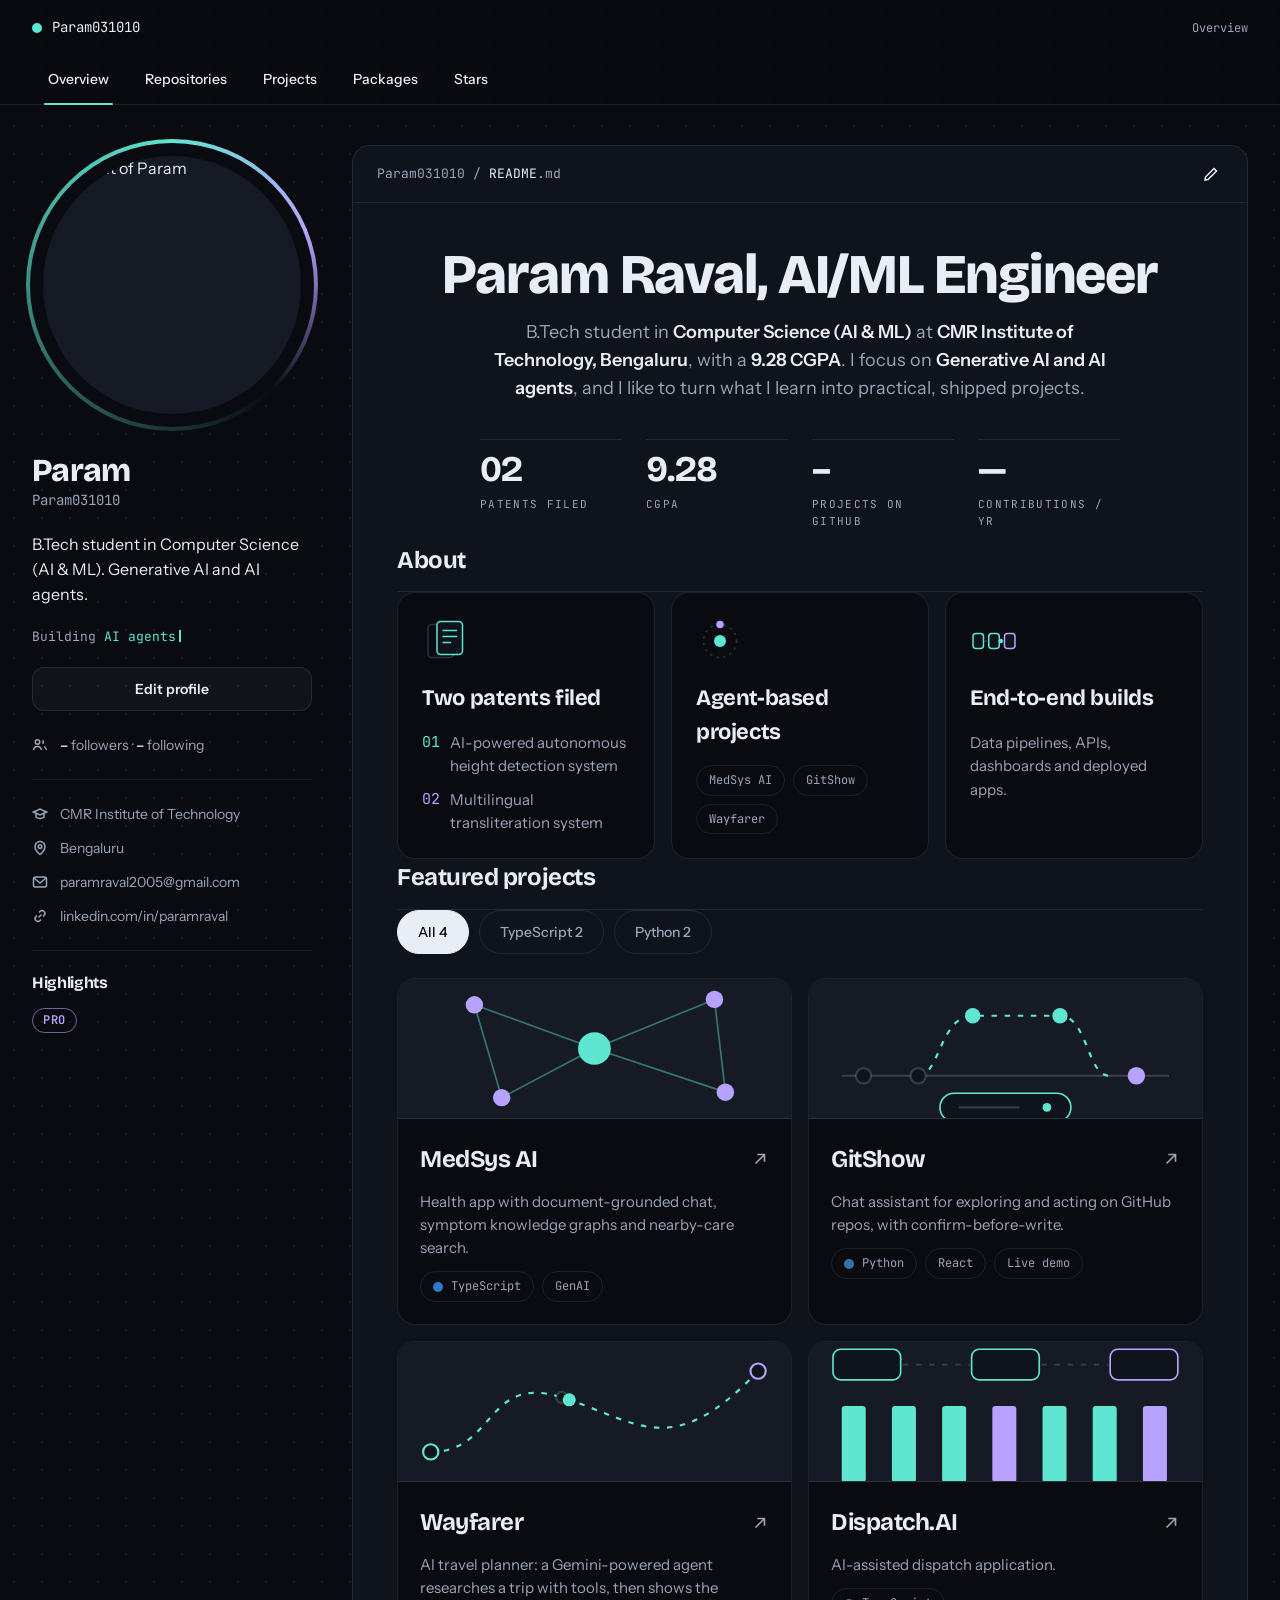
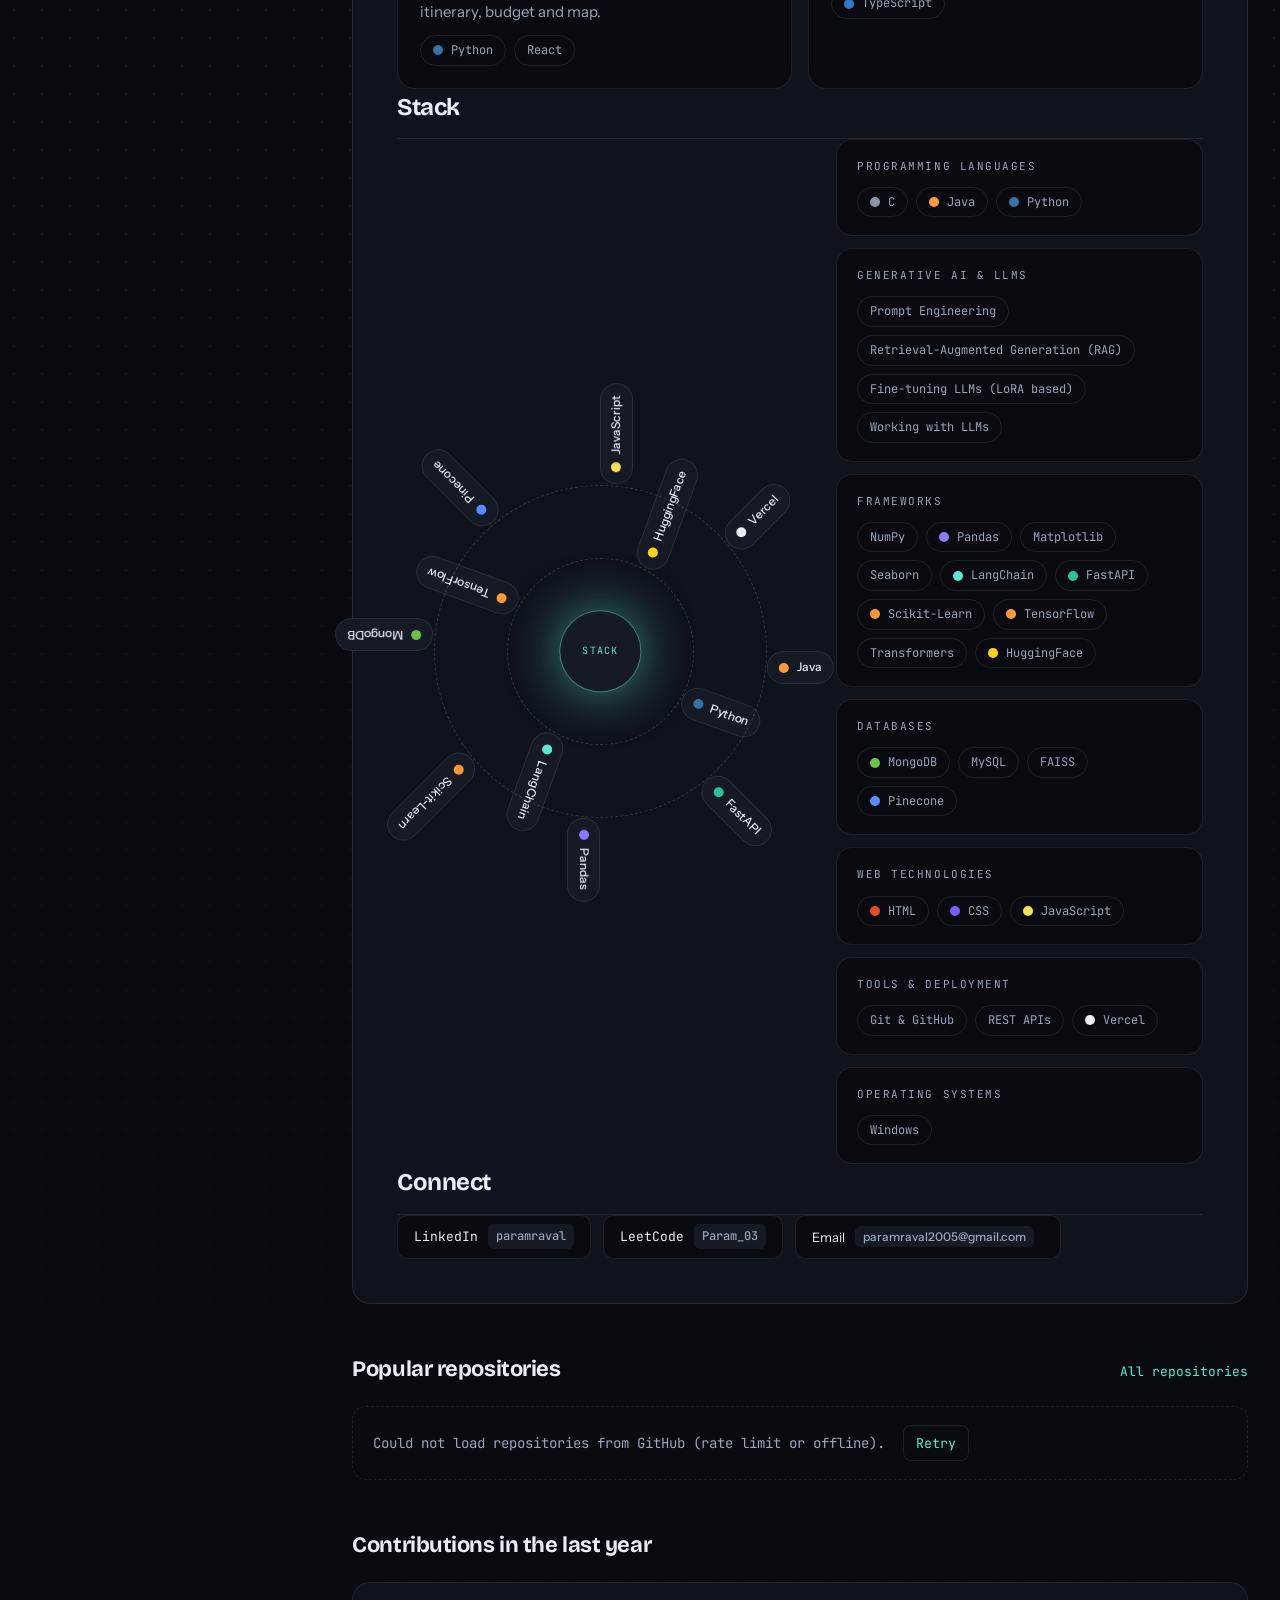
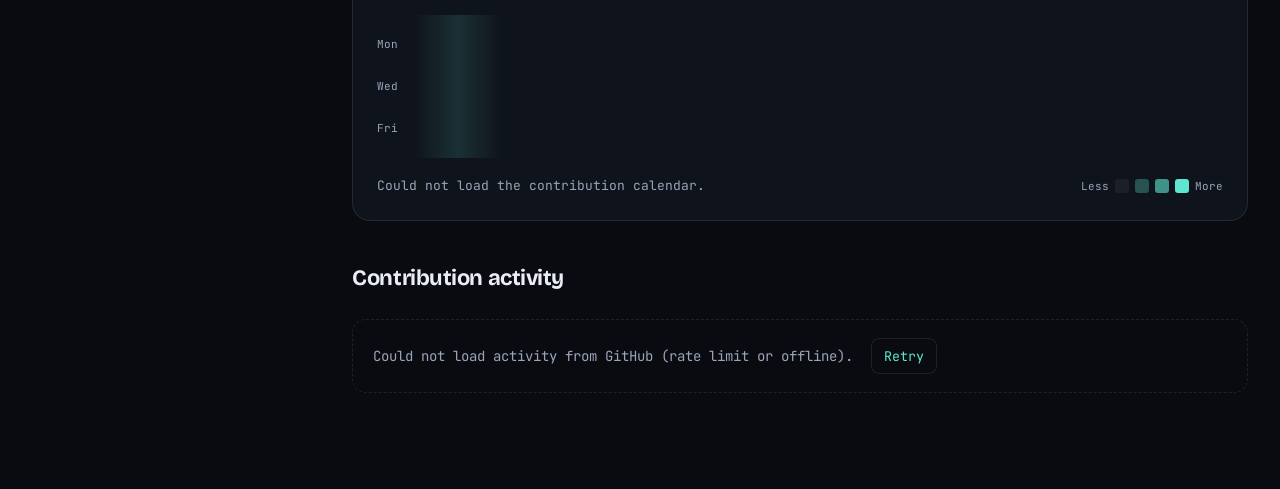
==== commit bf094458: "Projects stat: live count of original public repos (19) instead of featured 4 Co-Authored-By: Claude" ====
--- a/docs/index.html
+++ b/docs/index.html
@@ -76,7 +76,7 @@
             <div class="stats">
               <div class="stat"><div class="disp sv" data-to="2" data-pad="2">00</div><div class="mono sl">Patents filed</div></div>
               <div class="stat"><div class="disp sv" data-to="9.28" data-dec="2">0.00</div><div class="mono sl">CGPA</div></div>
-              <div class="stat"><div class="disp sv" data-to="4" data-pad="2">00</div><div class="mono sl">Featured projects</div></div>
+              <div class="stat"><div class="disp sv" id="stat-projects">–</div><div class="mono sl">Projects on GitHub</div></div>
               <div class="stat"><div class="disp sv" id="stat-contrib">–</div><div class="mono sl">Contributions / yr</div></div>
             </div>
           </div>
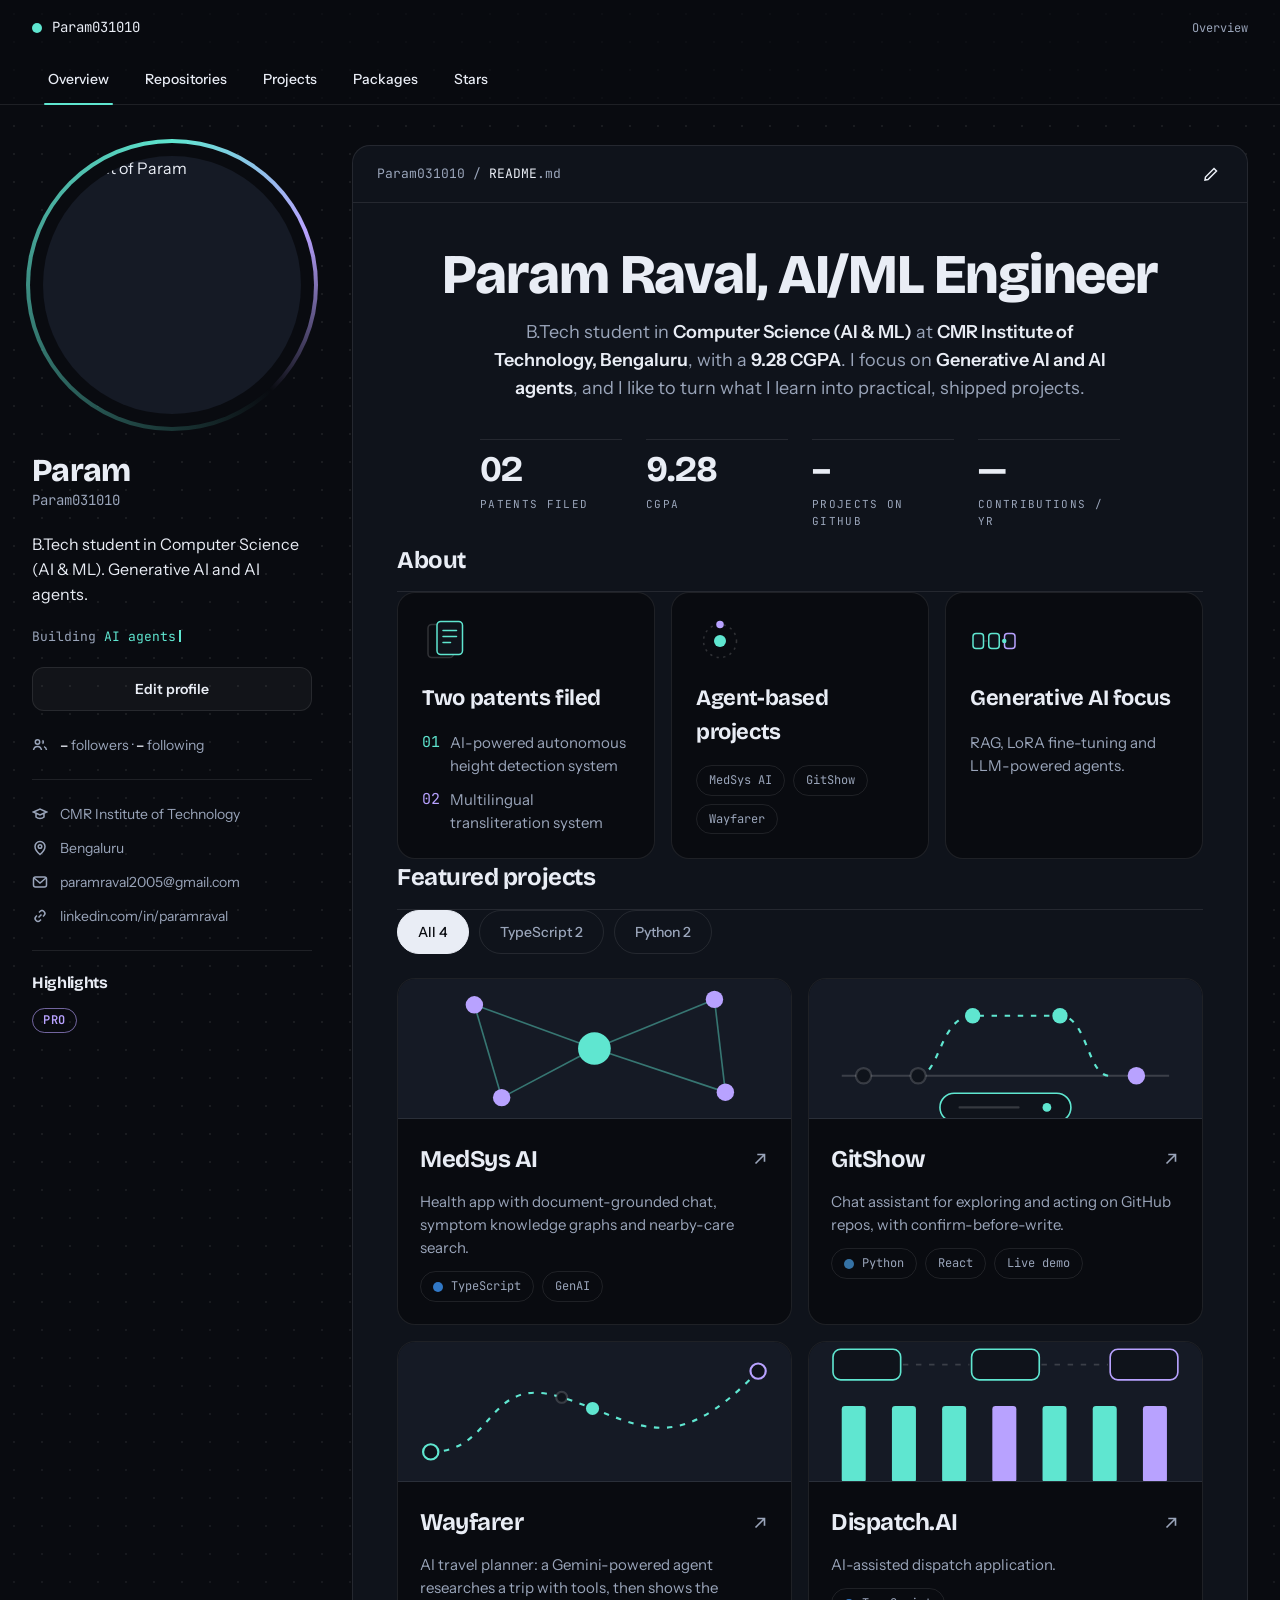
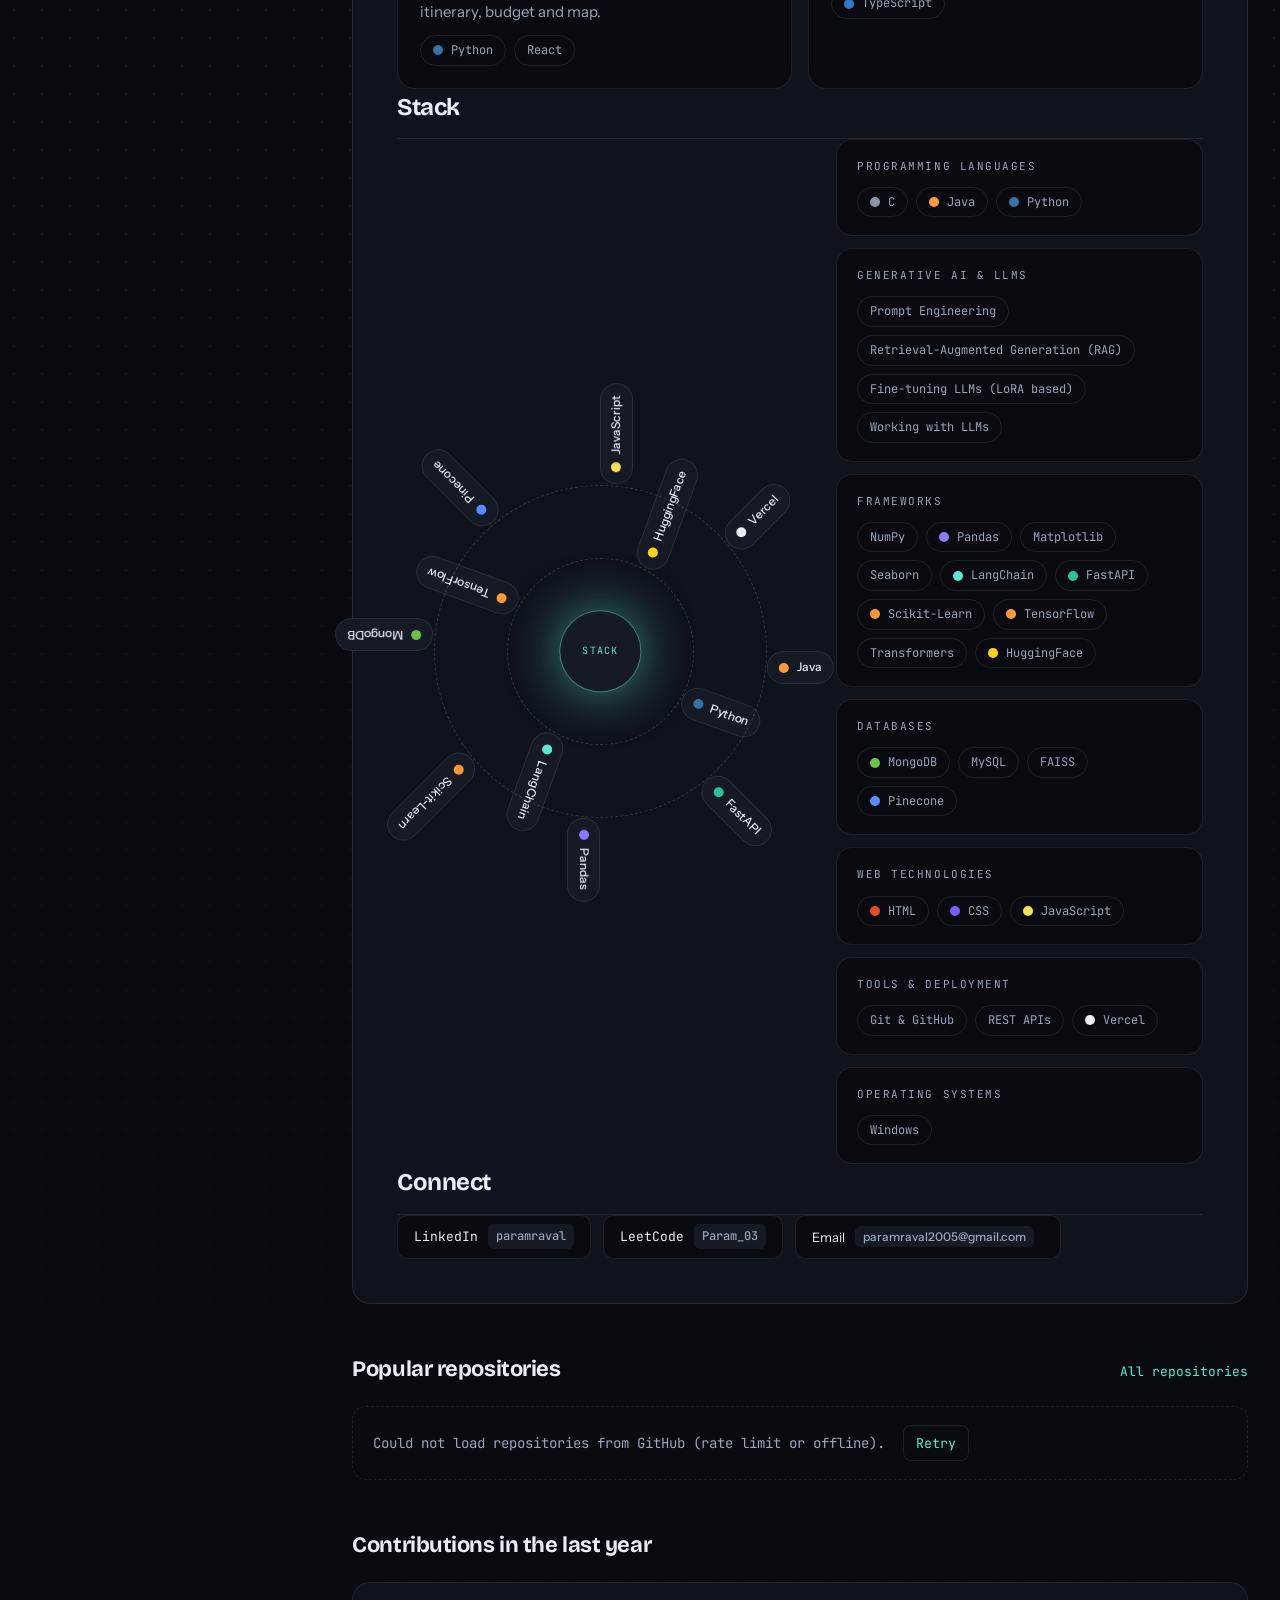
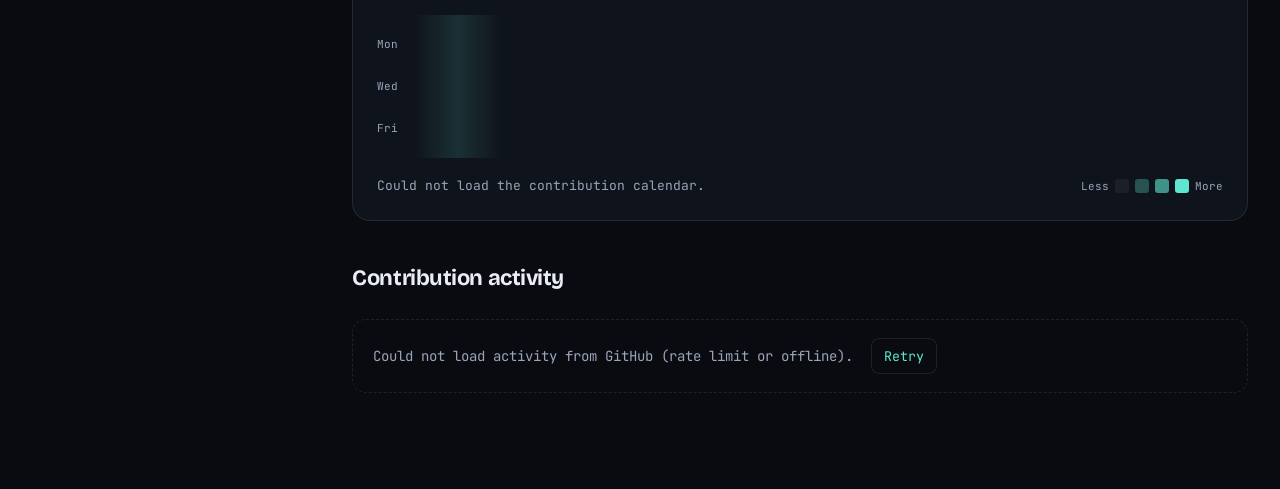
==== commit c8afd600: "About: replace 'End-to-end builds' card with 'Generative AI focus' Co-Authored-By: Claude Sonnet 5.5" ====
--- a/docs/index.html
+++ b/docs/index.html
@@ -98,8 +98,8 @@
             </div>
             <div class="card lift ab">
               <svg width="48" height="48" viewBox="0 0 64 64" fill="none" aria-hidden="true"><path d="M6 32h52" class="s-ln dash" stroke-width="2"/><rect x="4" y="22" width="14" height="20" rx="4" class="s-ac f-s1" stroke-width="2"/><rect x="25" y="22" width="14" height="20" rx="4" class="s-ac f-s1" stroke-width="2"/><rect x="46" y="22" width="14" height="20" rx="4" class="s-vi f-s1" stroke-width="2"/><circle r="3" class="f-ac" cy="32"><animate attributeName="cx" values="11;32;53" dur="2.4s" repeatCount="indefinite"/></circle></svg>
-              <h4 class="disp">End-to-end builds</h4>
-              <p>Data pipelines, APIs, dashboards and deployed apps.</p>
+              <h4 class="disp">Generative AI focus</h4>
+              <p>RAG, LoRA fine-tuning and LLM-powered agents.</p>
             </div>
           </div>
 
